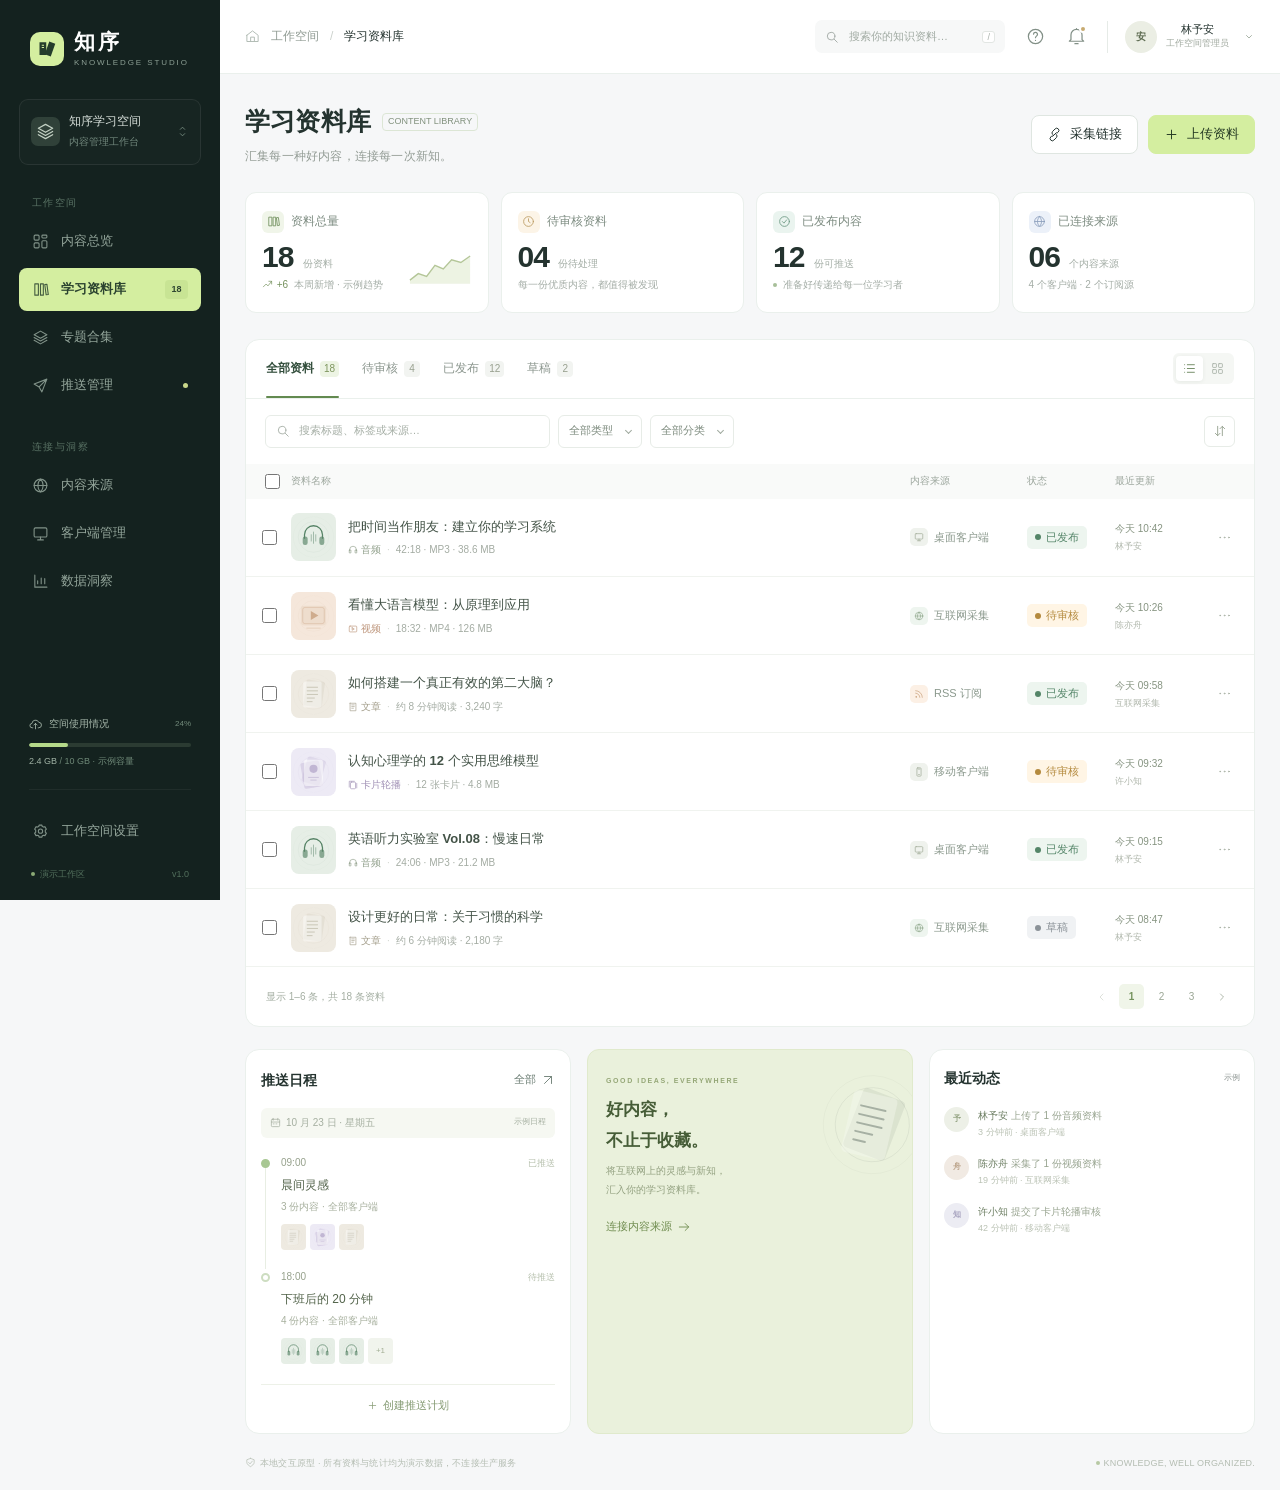
==== design/index.html @ c0142573 "采集、推送、管理" ====
<!DOCTYPE html>
<html lang="zh-CN">
<head>
<meta charset="UTF-8">
<meta name="viewport" content="width=device-width, initial-scale=1.0">
<meta name="theme-color" content="#14221f">
<meta name="description" content="知序学习内容管理平台 · 资料入库、审核、来源管理与内容推送交互原型">
<title>学习资料库 · 知序</title>
<style>
:root{--bg:#f6f7f8;--paper:#fff;--ink:#24332f;--muted:#8b9390;--line:#eaf0ec;--green:#2b6952;--lime:#d4eea0;--nav:#14221f;--nav-muted:#82968e;--radius:14px;--shadow:0 12px 36px #18372a0a;--font:"Inter","Segoe UI","PingFang SC","Microsoft YaHei",sans-serif}
*{box-sizing:border-box}body{margin:0;background:var(--bg);color:var(--ink);font:13px/1.6 var(--font);-webkit-font-smoothing:antialiased}button,input,select,textarea{font:inherit}button,a,input,select,textarea{-webkit-tap-highlight-color:transparent}button{cursor:pointer}button{color:inherit}button:disabled{cursor:not-allowed;opacity:.42}a{color:inherit;text-decoration:none}button,input,select,textarea{outline:none}button:focus-visible,a:focus-visible,input:focus-visible,select:focus-visible,textarea:focus-visible{outline:3px solid #88b977;outline-offset:3px}button{border:0;background:none}svg{display:block;flex-shrink:0}button svg{pointer-events:none}h1,h2,h3,p{margin:0}h1,h2,h3{font-weight:650}input[type=checkbox]{accent-color:var(--green);width:15px;height:15px;cursor:pointer;vertical-align:middle}input[type=checkbox]:focus-visible{outline-offset:2px}::selection{background:#d4eea0}::-webkit-scrollbar{width:6px;height:6px}::-webkit-scrollbar-thumb{background:#d2dcd6;border-radius:9px}.icon{width:19px;height:19px;display:inline-flex;align-items:center;justify-content:center;flex-shrink:0}.icon svg{width:100%;height:100%}.hide{display:none!important}.muted{color:var(--muted)}.small{font-size:11px}.mono{font-variant-numeric:tabular-nums}.dot{width:6px;height:6px;border-radius:50%;background:currentColor;display:inline-block;flex-shrink:0}.btn{display:inline-flex;align-items:center;justify-content:center;gap:8px;min-height:39px;padding:0 15px;border:1px solid #dfe6e1;border-radius:8px;background:white;font-size:12px;font-weight:550;white-space:nowrap;transition:background .16s,box-shadow .16s,transform .16s}.btn:hover{background:#f5f8f4;border-color:#c2d0c6}.btn:active{transform:translateY(1px)}.btn.primary{background:var(--lime);border-color:var(--lime);color:#263b24}.btn.primary:hover{background:#c5e48c;border-color:#c5e48c;box-shadow:0 3px 8px #9ac46524}.btn.dark{background:var(--green);border-color:var(--green);color:white}.btn.small-btn{min-height:32px;padding:0 11px;font-size:11px}.btn.danger{background:#fff0ed;color:#bd5b4f;border-color:#f3d7d1}.btn.ghost{border-color:transparent;background:transparent;padding:0 7px}.icon-btn{display:inline-flex;width:33px;height:33px;align-items:center;justify-content:center;border-radius:7px;color:#829087;flex-shrink:0}.icon-btn:hover{background:#edf2ed;color:var(--green)}.text-btn{display:inline-flex;align-items:center;gap:5px;color:#6b7d73;font-size:11px;padding:4px 0}.text-btn:hover{color:var(--green)}.text-btn .icon{width:14px;height:14px}.badge{display:inline-flex;align-items:center;gap:5px;padding:3px 8px;border-radius:5px;font-size:10px;line-height:1.5;white-space:nowrap}.badge.published,.badge.done{background:#edf5ef;color:#548568}.badge.pending,.badge.scheduled{background:#fff5e5;color:#b48a3e}.badge.draft{background:#f0f2f4;color:#8b9298}.badge.paused{background:#eef1f4;color:#7a8690}.tag{display:inline-flex;padding:3px 8px;background:#f3f5f3;border-radius:5px;color:#7b887f;font-size:10px}.avatar{display:inline-flex;align-items:center;justify-content:center;border-radius:50%;background:#e9eadf;color:#5e6c52;font-size:11px;font-weight:600;flex-shrink:0}.divider{height:1px;background:var(--line);margin:20px 0}.eyebrow{font-size:9px;letter-spacing:1.8px;color:#a3aca6;font-weight:600}.panel{background:var(--paper);border:1px solid var(--line);border-radius:var(--radius);box-shadow:0 2px 3px #12332301}.panel-title{display:flex;align-items:center;justify-content:space-between;gap:10px}.panel-title h2{font-size:13px;font-weight:650}.panel-title h2 .icon{vertical-align:-4px;margin-right:6px;width:16px;height:16px}.empty{text-align:center;padding:58px 20px;color:#87928b}.empty .empty-icon{width:62px;height:62px;background:#f2f5ed;border-radius:18px;display:flex;align-items:center;justify-content:center;margin:0 auto 14px;color:#9aaf8a}.empty .empty-icon .icon{width:29px;height:29px}.empty h3{color:#586b60;font-size:15px;margin-bottom:5px}.empty p{font-size:12px;margin-bottom:18px}
/* Navigation */
.sidebar{position:fixed;inset:0 auto 0 0;width:220px;z-index:60;background:var(--nav);color:white;display:flex;flex-direction:column;padding:30px 19px 19px}.brand{display:flex;align-items:center;gap:10px;padding-left:11px}.brand-logo{width:34px;height:34px;background:var(--lime);border-radius:10px;display:grid;place-items:center;flex-shrink:0}.brand-name{font-size:21px;line-height:1.1;font-weight:650;letter-spacing:3px}.brand-name small{display:block;letter-spacing:1.9px;font-size:7px;font-weight:450;color:#8c9f94;margin-top:6px}.workspace{margin:31px 0 25px;padding:12px 11px;border:1px solid #ffffff13;background:#ffffff04;border-radius:9px;display:flex;gap:9px;align-items:center;width:100%;text-align:left}.workspace:hover{background:#ffffff09}.workspace-avatar{width:29px;height:29px;border-radius:7px;background:#304139;color:#c3d1c4;display:grid;place-items:center}.workspace strong{display:block;font-size:11px;font-weight:500;color:#d7dfda}.workspace small{font-size:9px;color:#71877c}.workspace>.icon{margin-left:auto;width:13px;color:#7c9385}.nav-group-title{color:#597264;font-size:9px;letter-spacing:1.4px;padding:0 13px;margin:5px 0 9px}.nav-list{display:flex;flex-direction:column;gap:5px}.nav-item{width:100%;display:flex;align-items:center;gap:12px;min-height:43px;border-radius:8px;text-align:left;color:#94a69b;padding:0 13px;font-size:12px;transition:background .15s,color .15s}.nav-item:hover{background:#ffffff06;color:#d3e0d5}.nav-item.active{background:var(--lime);color:#2c4430;font-weight:600}.nav-item .icon{width:17px;height:17px;opacity:.85}.nav-item .nav-count{margin-left:auto;font-size:9px;line-height:19px;min-width:23px;text-align:center;border-radius:4px;background:#b5d27f5c}.nav-item .nav-indicator{margin-left:auto;width:5px;height:5px;border-radius:50%;background:#c9d78a}.nav-section-gap{height:27px}.sidebar-bottom{margin-top:auto;padding-top:32px}.storage{margin:0 10px 20px;padding:16px 0 20px;border-bottom:1px solid #ffffff0d}.storage-title{display:flex;align-items:center;gap:7px;color:#a7b8ab;font-size:10px}.storage-title .icon{width:13px;height:13px}.storage-title span:last-child{margin-left:auto;font-size:8px;color:#738c7c}.storage-line{height:4px;border-radius:5px;background:#2b3b32;margin:11px 0 7px;overflow:hidden}.storage-line:before{content:"";display:block;width:24%;height:100%;background:#b5d989;border-radius:5px}.storage-info{font-size:9px;color:#6e8877}.storage-info b{color:#a1b3a5;font-weight:400}.sidebar-foot{padding:14px 12px 0;color:#526f5c;font-size:9px;display:flex;align-items:center;gap:5px}.sidebar-foot .dot{width:4px;height:4px;background:#8baa75}.mobile-shade{display:none}
/* Shell and header */
.shell{margin-left:220px;min-width:0}.topbar{height:74px;position:sticky;top:0;z-index:30;display:flex;align-items:center;justify-content:space-between;padding:0 31px;border-bottom:1px solid var(--line);background:#ffffffed;backdrop-filter:blur(16px)}.breadcrumbs{display:flex;align-items:center;gap:11px;font-size:11px;white-space:nowrap}.breadcrumbs>.icon{color:#b1bbb4;width:15px;height:15px}.breadcrumbs .slash{color:#cbd1cc}.breadcrumbs .parent{color:#909b93}.topbar-right{display:flex;align-items:center;gap:14px}.global-search{display:flex;align-items:center;gap:8px;width:224px;border-radius:7px;padding:7px 10px;background:#f7f8f8;color:#a0a8a3}.global-search .icon{width:14px;height:14px}.global-search input{width:100%;border:0;background:transparent;min-width:0;font-size:10px;color:#506457}.global-search input::placeholder{color:#a0aaa2}.kbd{font:9px var(--font);border:1px solid #e2e6e3;border-radius:3px;padding:0 4px;white-space:nowrap;background:#fff;color:#a7afa9}.top-tools{display:flex;align-items:center;gap:8px}.notification{position:relative}.notification:after{position:absolute;content:"";width:4px;height:4px;border:2px solid white;background:#c7aa70;border-radius:50%;top:5px;right:6px}.notification.read:after{display:none}.user-button{display:flex;align-items:center;gap:9px;padding:0 0 0 17px;border-left:1px solid #e6ebe7}.user-button .avatar{width:32px;height:32px;background:#ebeee4;font-size:10px}.user-button strong{display:block;font-size:10px;line-height:1.4;font-weight:550}.user-button small{display:block;font-size:8px;color:#a0a99f;line-height:1.5;text-align:left}.user-button>.icon{width:12px;color:#91a08f;margin-left:5px}.mobile-menu{display:none}.main{max-width:1620px;padding:29px 31px 20px;margin:auto}.page-heading{display:flex;align-items:center;justify-content:space-between;gap:24px;margin-bottom:26px}.title-line{display:flex;align-items:center;gap:11px;margin-bottom:6px}h1{font-size:25px;line-height:1.5;letter-spacing:.2px}.title-chip{font-size:9px;color:#81917d;border:1px solid #dce6d5;border-radius:4px;padding:1px 5px;line-height:1.5;font-weight:400}.page-subtitle{color:#939c95;font-size:11px;letter-spacing:.2px}.heading-actions{display:flex;gap:10px;align-items:center}.heading-actions .icon{width:15px;height:15px}.stats-grid{display:grid;grid-template-columns:repeat(4,minmax(0,1fr));gap:16px;margin-bottom:26px}.stat{padding:18px 19px 15px;background:white;border:1px solid var(--line);border-radius:11px;position:relative;overflow:hidden;min-height:121px}.stat-label{display:flex;align-items:center;gap:7px;color:#7d8c81;font-size:10px}.stat-label .stat-icon{display:grid;place-items:center;width:22px;height:22px;border-radius:6px;background:#f0f5e9;color:#71905e}.stat:nth-child(2) .stat-icon{background:#fcf4e7;color:#bb9b62}.stat:nth-child(3) .stat-icon{background:#eaf4ef;color:#6b9782}.stat:nth-child(4) .stat-icon{background:#ecf1f9;color:#8b9ebc}.stat-icon .icon{width:13px;height:13px}.stat-value{display:flex;align-items:baseline;gap:9px;margin:7px 0 3px}.stat-value strong{font-size:30px;font-weight:600;line-height:1.15;letter-spacing:-.9px;font-variant-numeric:tabular-nums}.stat-value .unit{font-size:9px;color:#a3ada5}.stat-note{display:flex;align-items:center;gap:6px;color:#a4ada6;font-size:9px}.stat-note .increase{color:#75915d;font-size:9px}.stat-note .increase .icon{width:11px;height:11px;vertical-align:-2px;display:inline-flex;margin-right:1px}.sparkline{position:absolute;right:16px;bottom:28px;width:63px;height:30px;opacity:.85}.workspace-grid{display:grid;grid-template-columns:minmax(0,1fr) 252px;gap:22px;align-items:start}.library-panel{min-width:0;overflow:hidden}.library-panel-top{display:flex;align-items:center;justify-content:space-between;padding:0 20px;border-bottom:1px solid var(--line);gap:10px}.library-tabs{display:flex;gap:23px;align-items:center;overflow:auto}.library-tab{height:58px;position:relative;display:flex;align-items:center;gap:6px;white-space:nowrap;font-size:11px;color:#8b968e;padding:0}.library-tab.active{color:#344f3d;font-weight:600}.library-tab.active:after{content:"";height:2px;background:#638a50;position:absolute;bottom:0;left:0;right:0;border-radius:2px}.tab-num{font-size:9px;min-width:16px;padding:0 4px;border-radius:4px;background:#f2f4f1;line-height:16px;color:#98a08f;font-weight:400}.active .tab-num{background:#edf4e4;color:#7c945c}.view-toggle{display:flex;padding:3px;border-radius:6px;background:#f5f7f4;gap:1px;flex-shrink:0}.view-toggle button{width:27px;height:25px;display:grid;place-items:center;border-radius:4px;color:#a7b0a6}.view-toggle button.active{background:white;color:#5e7c50;box-shadow:0 1px 4px #132a1710}.view-toggle .icon{width:13px;height:13px}.filter-toolbar{display:flex;align-items:center;gap:8px;padding:16px 19px}.search-field{display:flex;align-items:center;gap:7px;padding:0 10px;border:1px solid #e7ece7;border-radius:6px;height:33px;min-width:100px;flex:1;max-width:285px;color:#a6afa6}.search-field .icon{width:14px;height:14px}.search-field input{width:100%;border:0;background:transparent;font-size:10px;color:#5b6d5d;min-width:0}.search-field input::placeholder{color:#a6afa6}.select-wrap{position:relative;display:flex;align-items:center}.select-wrap:after{content:"";position:absolute;right:11px;top:13px;width:4px;height:4px;border-right:1px solid #9fa99e;border-bottom:1px solid #9fa99e;transform:rotate(45deg);pointer-events:none}.filter-select{appearance:none;background:white;height:33px;max-width:110px;border:1px solid #e7ece7;padding:0 28px 0 10px;color:#7d8b7e;border-radius:6px;font-size:10px;cursor:pointer}.sort-button{display:flex;align-items:center;justify-content:center;width:31px;height:31px;border:1px solid #e7ece7;border-radius:6px;color:#95a18e;margin-left:auto}.sort-button .icon{width:14px;height:14px}.selection-bar{display:flex;align-items:center;gap:10px;min-height:43px;padding:8px 19px;background:#f2f7eb;color:#71865f;font-size:10px}.selection-bar .selection-number{font-weight:600;margin-right:auto}.selection-bar button{font-size:10px;color:#517240;display:flex;gap:4px;align-items:center;padding:3px}.selection-bar button .icon{width:12px;height:12px}.selection-bar button.remove{color:#bb7e70}.table-scroll{overflow-x:auto}.materials-table{width:100%;border-collapse:collapse;table-layout:fixed}.materials-table thead{background:#f9faf9;color:#9ca69d;font-size:9px}.materials-table th{font-weight:400;height:35px;text-align:left}.materials-table th:first-child,.materials-table td:first-child{width:44px;text-align:center;padding-left:9px}.materials-table th:nth-child(3){width:117px}.materials-table th:nth-child(4){width:88px}.materials-table th:nth-child(5){width:96px}.materials-table th:last-child{width:44px}.materials-table td{height:78px;border-bottom:1px solid #f0f3ef;font-size:10px;padding-right:8px}.materials-table tbody tr{cursor:pointer;transition:background .12s}.materials-table tbody tr:hover{background:#fafcf8}.materials-table tbody tr.selected{background:#f6faef}.material-info{display:flex;align-items:center;gap:12px;min-width:0;padding-right:12px}.cover{position:relative;flex-shrink:0;border-radius:8px;overflow:hidden;width:45px;height:48px;display:grid;place-items:center}.cover.audio{background:#e6eee6;color:#568366}.cover.video{background:#f5e7db;color:#bf926c}.cover.article{background:#eeeae1;color:#a09b83}.cover.carousel{background:#edeaf5;color:#9a87b7}.cover svg{position:relative;z-index:1;width:100%;height:100%}.material-text{min-width:0}.material-name{font-size:11px;font-weight:550;color:#435347;white-space:nowrap;overflow:hidden;text-overflow:ellipsis;margin-bottom:5px}.material-meta{display:flex;align-items:center;gap:6px;white-space:nowrap;overflow:hidden;font-size:9px;color:#a4aca3}.type-label{display:flex;align-items:center;gap:3px;color:#92a18d}.type-label .icon{width:10px;height:10px}.type-label.video{color:#bd957b}.type-label.article{color:#a39e8b}.type-label.carousel{color:#a191b5}.meta-dot{color:#d2d7d0}.source-cell{display:flex;align-items:center;gap:6px;color:#8b998d;font-size:9px}.source-cell .source-icon{display:grid;place-items:center;width:18px;height:18px;background:#eff2ed;border-radius:5px;color:#9ba591}.source-cell.rss .source-icon{background:#fcf0e5;color:#c69a74}.source-cell.web .source-icon{background:#eef5ef;color:#8da68a}.source-cell .icon{width:10px;height:10px}.date-cell{color:#869481;font-size:9px;line-height:1.8}.date-cell small{display:block;color:#b0b7ac;font-size:8px}.row-more{width:26px;height:27px;display:grid;place-items:center;border-radius:5px;color:#abb3a7}.row-more:hover{background:#eaf0e5;color:#658153}.row-more .icon{width:15px;height:15px}.pagination{display:flex;align-items:center;justify-content:space-between;padding:17px 20px;font-size:9px;color:#a4aea2;gap:8px}.page-buttons{display:flex;align-items:center;gap:5px}.page-buttons button{display:grid;place-items:center;min-width:25px;height:25px;border-radius:5px;color:#99a593;font-size:10px}.page-buttons button.active{background:#f0f5e9;color:#74925d;font-weight:600}.page-buttons button:not(:disabled):hover{background:#f0f5e9}.page-buttons .icon{width:12px;height:12px}.right-rail{display:flex;flex-direction:column;gap:18px}.schedule-widget{padding:18px 17px 16px}.schedule-widget .panel-title{margin-bottom:15px}.panel-title .calendar-label{font-size:9px;color:#abb3a7}.schedule-date{display:flex;justify-content:space-between;align-items:center;font-size:9px;color:#a5afa0;background:#f6f8f2;border-radius:6px;padding:7px 9px;margin-bottom:17px}.schedule-date .icon{width:11px;height:11px}.schedule-date span{display:flex;align-items:center;gap:5px}.timeline{position:relative}.schedule-entry{position:relative;display:flex;gap:11px;padding-bottom:19px}.schedule-entry:last-child{padding-bottom:3px}.schedule-entry:not(:last-child):before{content:"";position:absolute;top:11px;bottom:0;left:4px;width:1px;background:#e8eee3}.schedule-dot{width:9px;height:9px;border:2px solid #cdddc1;background:white;border-radius:50%;margin-top:4px;flex-shrink:0;position:relative}.schedule-entry.done .schedule-dot{border-color:#a8c793;background:#a8c793}.schedule-entry-body{flex:1;min-width:0}.schedule-time{display:flex;align-items:center;justify-content:space-between;color:#96a18c;font-size:9px;margin-bottom:5px}.schedule-time .mini-state{font-size:8px;color:#b6c0ad}.schedule-entry h3{font-size:11px;font-weight:500;margin-bottom:4px;color:#52634a}.schedule-entry p{font-size:9px;color:#a7b09e}.schedule-entry .mini-covers{display:flex;margin-top:9px;gap:4px;align-items:center}.mini-covers .cover{width:25px;height:26px;border-radius:4px}.mini-covers .more-count{width:25px;height:26px;background:#f1f4ed;color:#a2ae94;border-radius:4px;font-size:8px;display:grid;place-items:center}.schedule-footer{display:flex;align-items:center;justify-content:center;border-top:1px solid #edf1e8;margin-top:17px;padding-top:12px;width:100%;color:#849a72;font-size:10px;gap:5px}.schedule-footer .icon{width:11px;height:11px}.collect-card{position:relative;overflow:hidden;background:#eaf1dc;border:1px solid #e0eacc;border-radius:12px;padding:19px 18px 15px;min-height:188px}.collect-card .eyebrow{color:#95a777;font-size:7px;letter-spacing:1.6px}.collect-card h3{font-size:17px;line-height:1.8;font-weight:600;margin:5px 0;color:#465d37;position:relative;z-index:1}.collect-card p{font-size:9px;color:#93a180;line-height:1.9;max-width:160px;position:relative;z-index:1}.collect-card .text-btn{color:#708d50;margin-top:15px;font-size:10px}.collect-art{position:absolute;right:-13px;top:20px;width:109px;height:125px;opacity:.55;transform:rotate(13deg)}.activity-panel{padding:17px 17px 16px}.activity-panel .panel-title{margin-bottom:17px}.activity-list{display:flex;flex-direction:column;gap:16px}.activity-item{display:flex;align-items:flex-start;gap:9px}.activity-item .avatar{width:25px;height:25px;font-size:8px;background:#edf0e7;color:#94a382}.activity-item:nth-child(2) .avatar{background:#f1eae3;color:#bba38a}.activity-item:nth-child(3) .avatar{background:#ececf3;color:#a6a2be}.activity-item p{font-size:9px;color:#99a591;line-height:1.8}.activity-item p b{color:#6c7e62;font-weight:500}.activity-item time{display:block;font-size:8px;color:#bac2b4}.page-foot{display:flex;align-items:center;justify-content:space-between;gap:10px;margin-top:22px;font-size:8px;color:#b4bdb2;letter-spacing:.2px}.page-foot span{display:flex;align-items:center;gap:4px}.page-foot .icon{width:11px;height:11px}.page-foot .dot{width:4px;height:4px;background:#b7c9a4}.material-grid{display:grid;grid-template-columns:repeat(3,minmax(0,1fr));gap:15px;padding:0 19px 5px}.material-card{position:relative;border:1px solid #edf0e9;border-radius:9px;overflow:hidden;cursor:pointer;transition:box-shadow .2s,border .2s}.material-card:hover{box-shadow:0 6px 15px #26362a09;border-color:#becfa8}.material-card .cover{width:100%;height:128px;border-radius:0}.material-card .cover svg{width:150px;height:150px}.material-card .card-body{padding:13px}.material-card .material-name{white-space:normal;line-height:1.8;height:39px;display:-webkit-box;-webkit-line-clamp:2;-webkit-box-orient:vertical;margin-bottom:8px}.card-bottom{display:flex;align-items:center;justify-content:space-between;margin-top:14px;gap:6px}.card-selection{position:absolute;top:10px;left:10px;z-index:3}.card-corner{position:absolute;right:10px;top:10px;z-index:2}.card-corner .badge{background:#ffffffdc}.card-label{position:absolute;bottom:10px;right:10px;font-size:8px;background:#ffffff9c;border-radius:4px;padding:2px 5px;color:#788271}.card-bottom .source-cell{font-size:8px}.material-card .row-more{width:20px;height:22px}
/* Secondary pages */
.secondary-grid{display:grid;grid-template-columns:repeat(3,minmax(0,1fr));gap:20px}.source-card{padding:22px}.source-card-head{display:flex;justify-content:space-between;align-items:center;margin-bottom:20px}.source-large-icon{display:grid;place-items:center;width:43px;height:43px;border-radius:12px;background:#edf3e7;color:#8aa273}.source-large-icon.rss{background:#fbefe4;color:#c79569}.source-large-icon.web{background:#e9f0f7;color:#88a2bb}.source-card h3{font-size:14px;margin-bottom:7px}.source-desc{color:#9aa597;font-size:11px;min-height:36px;line-height:1.9}.source-stats{display:flex;gap:30px;margin:22px 0}.source-stats strong{display:block;font-size:23px;font-weight:550}.source-stats small{font-size:9px;color:#a2ad9c}.source-foot{border-top:1px solid var(--line);padding-top:15px;display:flex;align-items:center;justify-content:space-between;color:#9da993;font-size:9px}.switch{width:31px;height:18px;border-radius:12px;background:#dce2d6;position:relative;transition:background .2s;flex-shrink:0}.switch:after{content:"";position:absolute;width:12px;height:12px;left:3px;top:3px;border-radius:50%;background:white;transition:transform .2s;box-shadow:0 1px 3px #20331a19}.switch.on{background:#90ad70}.switch.on:after{transform:translateX(13px)}.add-source-card{border:1px dashed #d2ddc7;border-radius:14px;background:#f3f6ed;display:flex;align-items:center;justify-content:center;flex-direction:column;min-height:266px;color:#91a47b;gap:10px}.add-source-card>.icon{width:30px;height:30px}.add-source-card strong{font-size:13px;font-weight:500}.add-source-card small{font-size:10px;color:#a9b69a}.section-banner{display:flex;align-items:center;gap:12px;background:#edf4e6;border:1px solid #e1ebd6;border-radius:10px;padding:15px 18px;margin-bottom:23px;color:#8a9f72;font-size:11px}.section-banner .icon{width:18px;height:18px}.section-banner b{font-weight:550;color:#6d8755}.section-banner .text-btn{margin-left:auto;white-space:nowrap}.push-list{display:flex;flex-direction:column;gap:15px}.push-card{padding:23px;display:flex;align-items:center;gap:24px}.push-date{width:67px;min-width:67px;text-align:center;padding-right:23px;border-right:1px solid var(--line)}.push-date small{font-size:9px;color:#a3b095}.push-date strong{display:block;font-size:21px;line-height:1.8;font-weight:550;color:#738c5d}.push-body{flex:1;min-width:0}.push-body h3{font-size:14px;display:flex;align-items:center;gap:10px;margin-bottom:7px}.push-body p{font-size:10px;color:#9da994}.push-thumbs{display:flex;gap:6px;margin-top:13px}.push-thumbs .cover{width:31px;height:33px;border-radius:5px}.push-actions{display:flex;align-items:center;gap:8px}.collection-card{padding:0;overflow:hidden;cursor:pointer;text-align:left}.collection-art{height:162px;position:relative;overflow:hidden;background:#e9efdf;padding:23px}.collection-art.purple{background:#e9e6f0}.collection-art.blue{background:#e0e9eb}.collection-art .eyebrow{color:#8b9c72;font-size:8px;position:relative;z-index:2}.collection-art h3{font-size:22px;line-height:1.65;color:#5c714b;margin-top:9px;position:relative;z-index:2}.collection-art.purple h3{color:#8d7ba3}.collection-art.blue h3{color:#738f94}.collection-art .floating-art{position:absolute;width:150px;height:160px;right:-10px;bottom:-27px;opacity:.55;transform:rotate(-15deg)}.collection-body{padding:20px}.collection-body h3{font-size:13px;margin-bottom:7px}.collection-body p{font-size:10px;color:#9ba591}.collection-body footer{display:flex;justify-content:space-between;font-size:10px;color:#91a17f;margin-top:20px}.overview-hero{background:#263e30;border-radius:14px;padding:29px 32px;color:#e3eadc;position:relative;overflow:hidden;margin-bottom:24px}.overview-hero h2{font-size:25px;font-weight:500;margin-bottom:11px}.overview-hero p{font-size:11px;color:#9ab08c;max-width:65%;margin-bottom:24px;line-height:1.9}.overview-hero>.hero-art{position:absolute;right:25px;bottom:-40px;width:245px;height:245px;opacity:.6;transform:rotate(-10deg)}.overview-hero .btn{position:relative;z-index:1}.overview-panels{display:grid;grid-template-columns:1.6fr 1fr;gap:22px}.chart-panel{padding:23px;min-width:0}.chart-legend{display:flex;gap:13px;font-size:9px;color:#98a88a}.chart-legend span{display:flex;align-items:center;gap:5px}.chart-legend .dot{background:#a2b98a}.chart-legend span:last-child .dot{background:#d6dfcc}.bar-chart{height:220px;display:flex;align-items:stretch;gap:17px;padding:20px 10px 0 30px;position:relative;margin-top:20px;background:repeating-linear-gradient(to top,transparent 0px,transparent 43px,#f0f3ec 43px,#f0f3ec 44px);border-bottom:1px solid #edf1e9}.bar-group{display:flex;align-items:flex-end;justify-content:center;flex:1;gap:5px;position:relative;padding-bottom:0}.bar-group .bar{width:16px;max-width:35%;border-radius:4px 4px 0 0;background:#a5bd8c;min-height:10px}.bar-group .bar.light{background:#dce5d2}.bar-group .bar-label{position:absolute;bottom:-24px;font-size:9px;color:#a6b198;white-space:nowrap}.chart-caption{font-size:9px;color:#a3b099;margin-top:43px}.format-breakdown{display:flex;flex-direction:column;gap:19px;margin-top:25px}.format-row{display:flex;align-items:center;gap:10px}.format-row .source-large-icon{width:32px;height:32px;border-radius:8px}.format-row .source-large-icon .icon{width:15px;height:15px}.format-progress{flex:1}.format-progress div{display:flex;justify-content:space-between;font-size:10px;color:#819172;margin-bottom:7px}.format-progress .progress-track{height:5px;background:#f0f3eb;border-radius:9px;overflow:hidden}.format-progress .progress-track span{display:block;height:100%;background:#b4c89e;border-radius:9px}.recent-panel{margin-top:22px;padding:23px}.recent-row{display:flex;align-items:center;gap:12px;border-bottom:1px solid var(--line);padding:15px 0}.recent-row:last-child{border-bottom:0;padding-bottom:0}.recent-row .cover{width:37px;height:40px;border-radius:6px}.recent-row .material-text{flex:1}.client-list{overflow:hidden}.client-row{display:flex;align-items:center;gap:17px;padding:23px;border-bottom:1px solid var(--line)}.client-row:last-child{border:0}.client-row .source-large-icon{background:#eef2e9;color:#8ba173}.client-row-body{flex:1}.client-row h3{font-size:13px;margin-bottom:4px}.client-row p{color:#a1ad96;font-size:10px}.client-row .client-sync{width:145px;font-size:10px;color:#91a17e}.client-row .client-sync span{display:block;font-size:9px;color:#b0bba5;margin-top:3px}
/* Dialogs, drawer, and contextual controls */
.overlay{position:fixed;inset:0;z-index:100;background:#10291c3d;backdrop-filter:blur(3px);display:flex;align-items:center;justify-content:center;padding:25px;animation:fade-in .16s ease}.dialog{width:570px;max-width:100%;max-height:calc(100dvh - 50px);background:white;border-radius:17px;box-shadow:0 30px 100px #0f271c30;overflow:auto;position:relative;animation:dialog-in .18s ease}.dialog.wide{width:650px}.dialog.compact{width:420px}.dialog-header{padding:24px 26px 17px;display:flex;align-items:flex-start;justify-content:space-between;gap:16px}.dialog-heading{display:flex;align-items:center;gap:12px}.dialog-heading .dialog-icon{background:#f0f5e7;color:#859f6a;width:38px;height:38px;border-radius:11px;display:grid;place-items:center}.dialog-heading h2{font-size:17px;font-weight:600;margin-bottom:2px}.dialog-heading p{color:#a1ad97;font-size:10px}.dialog-body{padding:7px 26px 24px}.dialog-footer{display:flex;align-items:center;justify-content:flex-end;gap:9px;border-top:1px solid var(--line);padding:17px 26px;background:#fbfcf9;border-radius:0 0 17px 17px}.field{margin-bottom:16px}.field label{display:flex;align-items:center;gap:5px;font-size:11px;color:#78896b;margin-bottom:7px}.field label .required{color:#bc8e73}.field input:not([type=checkbox]):not([type=radio]),.field select,.field textarea{display:block;min-width:0;width:100%;border:1px solid #e1e8db;border-radius:7px;background:#fff;padding:10px 11px;font-size:11px;color:#566a48;line-height:1.6}.field input::placeholder,.field textarea::placeholder{color:#b2bda7}.field textarea{resize:vertical;min-height:96px}.field-note{font-size:9px;color:#aab69d;margin-top:6px;line-height:1.9}.field-grid{display:grid;grid-template-columns:1fr 1fr;gap:15px}.field-grid .field{min-width:0}.radio-row{display:flex;gap:18px;font-size:11px;color:#8a9a7c}.radio-row label{display:flex;align-items:center;gap:6px;cursor:pointer;margin:0}.radio-row input{accent-color:#79965b}.dropzone{border:1px dashed #cbd9bc;border-radius:10px;display:flex;flex-direction:column;align-items:center;justify-content:center;text-align:center;padding:23px 15px;background:#f8faf5;cursor:pointer;margin-bottom:18px}.dropzone.dragging{background:#edf5df;border-color:#92af70}.dropzone .upload-symbol{display:grid;place-items:center;width:40px;height:40px;background:#eaf1df;color:#95ad79;border-radius:12px;margin-bottom:10px}.dropzone strong{font-size:11px;color:#8fa476;font-weight:500}.dropzone strong b{color:#6d8e51;font-weight:600}.dropzone small{font-size:9px;color:#b0bca1;display:block;margin-top:5px}.dropzone input{position:absolute;width:1px;height:1px;opacity:0;pointer-events:none}.file-preview{font-size:10px;color:#78935b;line-height:1.9;overflow-wrap:anywhere;margin-top:7px}.info-box{background:#f6f8f1;border:1px solid #edf1e5;border-radius:8px;color:#98a887;font-size:10px;line-height:1.9;padding:11px 13px;display:flex;gap:8px}.info-box .icon{width:14px;height:14px;margin-top:2px}.info-box span{flex:1}.form-error{margin-top:10px;padding:9px 11px;border-radius:6px;background:#fdf0eb;color:#bf8a74;font-size:10px}.toast-stack{position:fixed;bottom:25px;left:calc(50% + 100px);transform:translateX(-50%);z-index:300;display:flex;flex-direction:column;align-items:center;gap:8px;max-width:90vw;pointer-events:none}.toast{display:flex;align-items:center;gap:9px;background:#294232;color:#e5eddf;border:1px solid #455e3d;padding:11px 18px;border-radius:9px;font-size:11px;box-shadow:0 5px 25px #243d2526;animation:toast-in .2s ease;text-align:center}.toast .icon{width:15px;height:15px;color:#bcd89a}.context-menu{position:fixed;z-index:90;width:162px;background:white;border:1px solid #e5ebde;border-radius:9px;padding:6px;box-shadow:0 10px 35px #19351616;animation:fade-in .12s}.context-menu button{width:100%;text-align:left;display:flex;align-items:center;gap:8px;font-size:11px;color:#7d906b;padding:8px;border-radius:5px}.context-menu button:hover{background:#f1f6e9}.context-menu button .icon{width:14px;height:14px}.context-menu button.danger{color:#ba8d7a;border-top:1px solid #f1f3ed;border-radius:0;margin-top:4px;padding-top:10px}.drawer-overlay{justify-content:flex-end;padding:0;align-items:stretch;z-index:95;backdrop-filter:blur(2px)}.drawer{width:570px;max-width:100%;height:100dvh;display:flex;flex-direction:column;overflow:hidden;background:white;box-shadow:-20px 0 60px #1d34171a;animation:drawer-in .22s ease}.drawer-head{display:flex;align-items:center;justify-content:space-between;padding:19px 26px;border-bottom:1px solid var(--line);font-size:11px;color:#9cac8a}.drawer-head span{display:flex;align-items:center;gap:6px}.drawer-head .icon{width:15px;height:15px}.drawer-scroll{flex:1;overflow:auto;padding:25px 29px}.drawer-cover{height:155px;width:100%;position:relative;display:flex;align-items:center;justify-content:center;border-radius:12px;overflow:hidden;margin-bottom:23px}.drawer-cover svg{height:200px;width:200px}.drawer-cover.audio{background:#e7eee0;color:#91a478}.drawer-cover.video{background:#f2e7db;color:#b8a183}.drawer-cover.article{background:#eeeadd;color:#a69f85}.drawer-cover.carousel{background:#ede8f3;color:#b09bbb}.drawer-cover .cover-caption{position:absolute;bottom:14px;left:16px;font-size:8px;letter-spacing:2px;opacity:.7}.drawer-title{font-size:21px;line-height:1.7;margin:13px 0}.drawer-tags{display:flex;align-items:center;gap:7px;flex-wrap:wrap;margin-bottom:16px}.drawer-desc{color:#97a38b;font-size:11px;line-height:2}.detail-tabs{display:flex;gap:26px;border-bottom:1px solid var(--line);margin-top:24px}.detail-tabs button{font-size:11px;color:#a5b095;padding:13px 0;position:relative}.detail-tabs button.active{color:#65814e}.detail-tabs button.active:after{content:"";position:absolute;bottom:0;left:0;right:0;height:2px;background:#98b57a}.detail-content{padding-top:23px;font-size:11px;color:#8b9c7c;line-height:2.1}.detail-content h3{font-size:13px;color:#6d845c;margin:16px 0 9px}.detail-content h3:first-child{margin-top:0}.detail-content p{margin-bottom:13px}.detail-content ul{padding-left:18px}.detail-keyvalues{display:grid;grid-template-columns:80px 1fr;row-gap:13px;font-size:11px}.detail-keyvalues dt{color:#a3b094}.detail-keyvalues dd{margin:0;overflow-wrap:anywhere;color:#788f66}.drawer-footer{padding:17px 26px;border-top:1px solid var(--line);display:flex;align-items:center;justify-content:flex-end;gap:8px;background:#fcfdf9}.drawer-footer .btn:first-child{margin-right:auto}.preview-wave{display:flex;align-items:center;gap:15px;border:1px solid #e5ecdb;border-radius:10px;padding:18px;margin-bottom:15px}.play-circle{width:36px;height:36px;border-radius:50%;background:#dbe9ca;display:grid;place-items:center;color:#78955e}.play-circle .icon{width:15px;height:15px}.wave-bars{display:flex;align-items:center;justify-content:space-between;height:32px;flex:1;gap:3px}.wave-bars i{display:block;width:3px;background:#b3c79a;border-radius:2px}.preview-time{font-size:9px;color:#a4b18f}.native-player{width:100%;margin:10px 0 15px;border-radius:9px}.carousel-preview{border-radius:12px;overflow:hidden;background:#edeaf2;min-height:230px;padding:25px;color:#9b89ac;display:flex;flex-direction:column}.carousel-preview small{font-size:8px;letter-spacing:2px;opacity:.7}.carousel-preview h3{font-size:24px;color:#92809f;margin:25px 0 12px;line-height:1.6}.carousel-preview p{font-size:11px;max-width:85%;color:#a494b2}.carousel-controls{display:flex;align-items:center;justify-content:space-between;margin-top:12px}.carousel-dots{display:flex;gap:5px}.carousel-dots i{width:5px;height:5px;background:#d5ccdf;border-radius:50%}.carousel-dots i.active{width:16px;border-radius:5px;background:#b3a1c3}.checklist{max-height:220px;overflow:auto;border:1px solid #e5ecdd;border-radius:8px}.checklist-label{padding:11px 12px;display:flex!important;gap:9px!important;align-items:center;border-bottom:1px solid #f0f3e9;font-size:10px!important;color:#8b9e79!important;margin:0!important;cursor:pointer}.checklist-label:last-child{border-bottom:0}.checklist-label .cover{width:26px;height:28px;border-radius:4px}.checklist-label span{overflow:hidden;text-overflow:ellipsis;white-space:nowrap}.setting-row{display:flex;align-items:center;justify-content:space-between;gap:20px;padding:15px 0;border-bottom:1px solid var(--line)}.setting-row h3{font-size:12px;color:#789164;font-weight:500}.setting-row p{font-size:10px;color:#a9b598;margin-top:3px}.guide-grid{display:grid;grid-template-columns:1fr 1fr;gap:12px;margin-bottom:20px}.guide-item{padding:16px;background:#f6f9ef;border-radius:9px;color:#849c6a;font-size:11px}.guide-item .icon{margin-bottom:10px}.guide-item h3{font-size:12px;margin-bottom:6px}.guide-item p{font-size:10px;color:#a5b494}.notification-item{padding:13px 0;border-bottom:1px solid var(--line);display:flex;gap:11px;color:#98aa86;font-size:11px}.notification-item .source-large-icon{width:32px;height:32px;border-radius:8px}.notification-item .source-large-icon .icon{width:15px;height:15px}.notification-item strong{color:#778f64;font-size:11px;font-weight:500}.notification-item time{display:block;font-size:9px;color:#b0bca0;margin-top:4px}.compact-table .materials-table td{height:62px}.compact-table .cover{height:39px;width:37px}
@keyframes fade-in{from{opacity:0}to{opacity:1}}@keyframes dialog-in{from{opacity:0;transform:translateY(8px) scale(.99)}to{opacity:1;transform:none}}@keyframes drawer-in{from{transform:translateX(30px);opacity:.5}to{transform:none;opacity:1}}@keyframes toast-in{from{opacity:0;transform:translateY(8px)}to{opacity:1;transform:none}}
@media(min-width:1650px){.sidebar{width:238px;padding-left:23px;padding-right:23px}.shell{margin-left:238px}.main{padding:33px 38px 24px}.topbar{padding:0 38px}.workspace-grid{grid-template-columns:minmax(0,1fr) 282px;gap:24px}.materials-table td{height:85px}.materials-table th:nth-child(3){width:135px}.materials-table th:nth-child(5){width:112px}.stat{min-height:130px}.library-tabs{gap:30px}.material-name{font-size:12px}.schedule-widget{padding:22px}.activity-panel{padding:21px}.collect-card{padding:22px}}
@media(max-width:1300px){.workspace-grid{grid-template-columns:minmax(0,1fr)}.right-rail{display:grid;grid-template-columns:1fr 1fr 1fr;align-items:stretch;gap:16px}.activity-panel{padding:17px 14px}.schedule-widget{padding:17px 15px}.collect-card{min-height:235px}.collect-card h3{font-size:17px}.secondary-grid{grid-template-columns:repeat(2,minmax(0,1fr))}.global-search{width:190px}.stats-grid{gap:12px}.stat{padding-left:16px}.main{padding-left:25px;padding-right:25px}.topbar{padding:0 25px}}
@media(max-width:1050px) and (min-width:701px){.sidebar{width:76px;padding:29px 11px 20px}.brand{padding:0;justify-content:center}.brand-name,.workspace,.nav-group-title,.nav-item>.nav-label,.nav-count,.nav-indicator,.storage,.sidebar-foot{display:none!important}.nav-list{gap:12px}.nav-list:first-of-type{margin-top:41px}.nav-item{justify-content:center;padding:0;min-height:45px}.nav-item .icon{width:19px;height:19px}.nav-section-gap{height:29px}.shell{margin-left:76px}.sidebar-bottom{padding:0}.toast-stack{left:calc(50% + 38px)}}
@media(max-width:900px){.topbar-right{gap:7px}.global-search{width:175px}.top-tools{gap:0}.user-button{padding-left:10px}.user-button strong,.user-button small,.user-button>.icon{display:none}.stats-grid{gap:10px}.stat{padding:15px 12px;min-height:115px}.sparkline{width:45px;right:10px;bottom:33px}.stat-note{font-size:8px}.right-rail{grid-template-columns:1fr 1fr}.activity-panel{display:none}.overview-panels{grid-template-columns:1.4fr 1fr;gap:16px}.bar-chart{gap:8px;padding-left:10px}.overview-hero h2{font-size:22px}.main{padding-left:21px;padding-right:21px}.materials-table th:nth-child(3){width:110px}.materials-table th:nth-child(5){width:89px}.materials-table th:nth-child(4){width:80px}.push-card{gap:16px;padding:18px}.push-actions{flex-direction:column}.push-actions .btn{min-height:30px;padding:0 9px;font-size:10px}.breadcrumbs{font-size:10px;gap:8px}}
@media(max-width:700px){.sidebar{transform:translateX(-100%);transition:transform .2s;width:220px}.mobile-open .sidebar{transform:translateX(0)}.mobile-open .mobile-shade{display:block;position:fixed;inset:0;background:#0c281854;z-index:59}.shell{margin-left:0}.topbar{height:61px;padding:0 16px;gap:8px}.mobile-menu{display:inline-flex;margin-right:5px;color:#7c9271;width:27px}.breadcrumbs{gap:8px;flex:1}.breadcrumbs>.icon,.breadcrumbs .parent,.breadcrumbs .slash{display:none}.topbar-right{gap:5px}.global-search{display:none}.top-tools{gap:1px}.top-tools .icon-btn:first-child{display:none}.user-button{padding-left:9px}.user-button .avatar{width:28px;height:28px}.main{padding:23px 16px 17px}.page-heading{align-items:flex-start;gap:15px;flex-direction:column;margin-bottom:20px}.heading-actions{width:100%;gap:9px}.heading-actions .btn{flex:1;font-size:11px;min-height:37px}.title-line{margin-bottom:4px}h1{font-size:24px}.page-subtitle{font-size:10px}.stats-grid{grid-template-columns:1fr 1fr;gap:10px;margin-bottom:20px}.stat{min-height:115px;padding:14px}.stat-value strong{font-size:29px}.stat-label{font-size:10px}.stat-note{font-size:9px}.sparkline{width:54px;bottom:29px}.workspace-grid{gap:19px}.library-panel-top{padding:0 14px;gap:6px}.library-tabs{gap:16px}.library-tab{font-size:10px;height:51px;gap:4px}.tab-num{font-size:8px;min-width:14px}.view-toggle{padding:2px}.view-toggle button{width:24px}.filter-toolbar{padding:13px;gap:7px;flex-wrap:wrap}.search-field{flex:1 0 100%;max-width:none}.filter-select{max-width:none;width:100%;font-size:9px}.select-wrap{flex:1}.materials-table{min-width:660px}.materials-table td{height:75px}.materials-table th:first-child,.materials-table td:first-child{width:36px;padding-left:3px}.materials-table th:nth-child(3){width:115px}.materials-table th:nth-child(4){width:88px}.materials-table th:nth-child(5){width:88px}.materials-table th:last-child{width:34px}.material-info{gap:10px}.material-name{font-size:11px}.pagination{padding:14px 12px;font-size:8px}.page-buttons{gap:2px}.right-rail{grid-template-columns:1fr 1fr;gap:11px}.right-rail .collect-card{padding:17px 14px;min-height:270px}.schedule-widget{padding:17px 13px}.schedule-widget .panel-title h2{font-size:12px}.schedule-widget .calendar-label{display:none}.schedule-widget .text-btn{font-size:9px}.schedule-date{font-size:8px;padding:7px 6px}.schedule-entry{gap:8px}.schedule-entry h3{font-size:10px}.schedule-entry p{font-size:8px}.collect-card h3{font-size:16px;margin-top:15px}.collect-card p{font-size:9px;max-width:105px}.collect-art{right:-48px;top:88px;width:110px}.collect-card .text-btn{margin-top:22px;font-size:9px}.activity-panel{display:none}.page-foot{font-size:7px;line-height:1.8;align-items:flex-start}.page-foot>span:last-child{display:none}.material-grid{grid-template-columns:repeat(2,minmax(0,1fr));gap:10px;padding:0 12px 5px}.material-card .cover{height:110px}.material-card .cover svg{width:130px;height:130px}.material-card .card-body{padding:11px}.material-card .material-name{font-size:10px;height:36px}.card-bottom .source-cell{font-size:8px}.card-bottom .source-cell .source-icon{display:none}.card-bottom{margin-top:10px}.secondary-grid{grid-template-columns:1fr;gap:16px}.section-banner{font-size:10px;padding:13px;align-items:flex-start}.section-banner .text-btn{display:none}.source-card{padding:20px}.source-desc{min-height:0}.source-stats{margin:17px 0}.add-source-card{min-height:180px}.push-card{flex-wrap:wrap;gap:15px;padding:17px}.push-date{width:54px;min-width:54px;padding-right:15px}.push-date strong{font-size:18px}.push-body h3{font-size:12px;flex-wrap:wrap;gap:5px}.push-body p{font-size:9px}.push-actions{flex-direction:row;width:100%;justify-content:flex-end;border-top:1px solid var(--line);padding-top:12px}.overview-hero{padding:24px}.overview-hero h2{font-size:20px;max-width:80%;line-height:1.8}.overview-hero p{max-width:75%;font-size:10px}.overview-hero>.hero-art{width:180px;height:180px;right:-40px;bottom:-15px;opacity:.45}.overview-panels{grid-template-columns:1fr;gap:16px}.chart-panel{padding:20px}.chart-legend{gap:8px;font-size:8px}.recent-panel{padding:20px}.client-row{padding:18px 14px;gap:11px;flex-wrap:wrap}.client-row .source-large-icon{width:36px;height:36px}.client-row h3{font-size:12px}.client-row p{font-size:9px}.client-row .client-sync{width:auto;flex:1;margin-left:47px;font-size:9px}.client-row>.btn{font-size:9px;padding:0 9px;min-height:29px}.overlay{padding:14px}.dialog{border-radius:13px;max-height:calc(100dvh - 28px)}.dialog-header{padding:20px 19px 16px}.dialog-heading{gap:10px}.dialog-heading h2{font-size:16px}.dialog-heading p{font-size:9px}.dialog-heading .dialog-icon{width:34px;height:34px;border-radius:9px}.dialog-body{padding:5px 19px 20px}.dialog-footer{padding:14px 19px;gap:8px}.dialog-footer .btn{font-size:11px}.field-grid{gap:10px}.field label{font-size:10px}.info-box{font-size:9px}.dropzone{padding:19px 10px}.toast-stack{left:50%;bottom:18px;width:90vw}.toast{font-size:10px;padding:11px 14px}.drawer-overlay{padding:0}.drawer{width:100%}.drawer-scroll{padding:22px}.drawer-title{font-size:19px}.drawer-head{padding:17px 21px}.drawer-footer{padding:14px 18px;gap:7px}.drawer-footer .btn{padding:0 12px;font-size:10px}.drawer-cover{height:145px}.selection-bar{gap:9px;padding:8px 12px}.selection-bar button{font-size:9px}.selection-bar .selection-number{font-size:9px}.selection-bar button .icon{display:none}.guide-grid{gap:9px}.guide-item{padding:13px}.guide-item h3{font-size:11px}.guide-item p{font-size:9px}}
/* Readability pass: retain a quiet visual hierarchy without undersized working text. */
.nav-item{font-size:13px}.workspace strong{font-size:12px}.workspace small{font-size:10px}.nav-group-title{font-size:10px}.brand-name small{font-size:8px}.breadcrumbs{font-size:12px}.global-search input{font-size:11px}.user-button strong{font-size:11px}.user-button small{font-size:9px}.page-subtitle{font-size:12px}.btn{font-size:13px}.library-tab{font-size:12px}.tab-num{font-size:10px}.material-name{font-size:13px}.material-meta{font-size:10px}.source-cell{font-size:11px}.date-cell{font-size:10px}.date-cell small{font-size:9px}.badge{font-size:11px}.filter-select,.search-field input{font-size:11px}.materials-table thead{font-size:10px}.stat-label{font-size:12px}.stat-note,.stat-note .increase{font-size:10px}.stat-value .unit{font-size:10px}.pagination{font-size:10px}.schedule-widget .panel-title h2,.activity-panel .panel-title h2{font-size:14px}.schedule-date{font-size:10px}.schedule-date>span:last-child{font-size:8px}.schedule-time{font-size:10px}.schedule-time .mini-state{font-size:9px}.schedule-entry h3{font-size:12px}.schedule-entry p{font-size:10px}.collect-card p{font-size:10px}.collect-card .text-btn,.schedule-footer{font-size:11px}.activity-item p{font-size:10px}.activity-item time{font-size:9px}.page-foot{font-size:9px}.card-bottom .source-cell{font-size:10px}.material-card .material-name{font-size:12px}.card-label{font-size:9px}.field label,.field input:not([type=checkbox]):not([type=radio]),.field select,.field textarea{font-size:12px}.dialog-heading p{font-size:11px}.field-note,.info-box{font-size:11px}.dropzone strong{font-size:12px}.dropzone small{font-size:10px}.detail-content,.drawer-desc,.detail-keyvalues{font-size:12px}.drawer-head{font-size:12px}.detail-tabs button{font-size:12px}.toast{font-size:12px}
@media(max-width:900px){.stat-note,.stat-note .increase{font-size:9px}.source-cell{font-size:10px}.material-name{font-size:12px}.schedule-date{font-size:9px}}
@media(max-width:700px){.breadcrumbs{font-size:12px}.page-subtitle{font-size:11px}.heading-actions .btn{font-size:12px}.library-tab{font-size:11px}.tab-num{font-size:9px}.material-name{font-size:12px}.material-meta{font-size:10px}.material-card .material-name{font-size:11px}.card-bottom .source-cell{font-size:9px}.badge{font-size:10px}.filter-select,.search-field input{font-size:11px}.stat-label{font-size:11px}.stat-note,.stat-note .increase{font-size:9px}.stat{padding:14px 12px}.pagination{font-size:9px}.schedule-widget .panel-title h2{font-size:12px}.schedule-entry h3{font-size:11px}.schedule-entry p{font-size:9px}.schedule-date{font-size:8px}.schedule-date>span:last-child{font-size:7px}.collect-card p{font-size:10px}.collect-card .text-btn,.schedule-footer{font-size:10px}.page-foot{font-size:8px}.field label,.field input:not([type=checkbox]):not([type=radio]),.field select,.field textarea{font-size:12px}.dialog-heading p{font-size:10px}.info-box{font-size:10px}.toast{font-size:11px}}
@media(prefers-reduced-motion:reduce){*,*:before,*:after{animation:none!important;transition:none!important;scroll-behavior:auto!important}}
</style>
</head>
<body>
<div class="mobile-shade" data-action="close-nav"></div>
<aside class="sidebar" aria-label="主导航">
  <a class="brand" href="#library" aria-label="知序学习内容平台首页">
    <span class="brand-logo"><svg width="24" height="24" viewBox="0 0 32 32" fill="none"><path d="M6 7h9v17H6z" fill="#253c2c"/><path d="m19 6 8 3-6 17-8-3z" fill="#253c2c"/><path d="M9 11h3m-3 3h3" stroke="#d4eea0" stroke-width="1.5"/></svg></span>
    <span class="brand-name">知序<small>KNOWLEDGE STUDIO</small></span>
  </a>
  <button class="workspace" data-action="workspace"><span class="workspace-avatar"><span class="icon" data-icon="layers"></span></span><span><strong>知序学习空间</strong><small>内容管理工作台</small></span><span class="icon" data-icon="chevrons"></span></button>
  <div class="nav-group-title">工作空间</div>
  <nav class="nav-list" aria-label="内容管理">
    <button class="nav-item" data-route="overview" title="内容总览"><span class="icon" data-icon="dashboard"></span><span class="nav-label">内容总览</span></button>
    <button class="nav-item active" data-route="library" title="学习资料库"><span class="icon" data-icon="library"></span><span class="nav-label">学习资料库</span><span class="nav-count" id="nav-count">18</span></button>
    <button class="nav-item" data-route="collections" title="专题合集"><span class="icon" data-icon="layers"></span><span class="nav-label">专题合集</span></button>
    <button class="nav-item" data-route="push" title="推送管理"><span class="icon" data-icon="send"></span><span class="nav-label">推送管理</span><span class="nav-indicator"></span></button>
  </nav>
  <div class="nav-section-gap"></div><div class="nav-group-title">连接与洞察</div>
  <nav class="nav-list" aria-label="连接管理">
    <button class="nav-item" data-route="sources" title="内容来源"><span class="icon" data-icon="globe"></span><span class="nav-label">内容来源</span></button>
    <button class="nav-item" data-route="clients" title="客户端管理"><span class="icon" data-icon="monitor"></span><span class="nav-label">客户端管理</span></button>
    <button class="nav-item" data-route="analytics" title="数据洞察"><span class="icon" data-icon="chart"></span><span class="nav-label">数据洞察</span></button>
  </nav>
  <div class="sidebar-bottom">
    <div class="storage"><div class="storage-title"><span class="icon" data-icon="cloud"></span>空间使用情况<span>24%</span></div><div class="storage-line"></div><div class="storage-info"><b>2.4 GB</b> / 10 GB · 示例容量</div></div>
    <button class="nav-item" data-action="settings" title="工作空间设置"><span class="icon" data-icon="settings"></span><span class="nav-label">工作空间设置</span></button>
    <div class="sidebar-foot"><span class="dot"></span>演示工作区 <span style="margin-left:auto">v1.0</span></div>
  </div>
</aside>
<div class="shell">
  <header class="topbar">
    <div class="breadcrumbs"><button class="icon-btn mobile-menu" data-action="open-nav" aria-label="打开导航"><span class="icon" data-icon="menu"></span></button><span class="icon" data-icon="home"></span><span class="parent">工作空间</span><span class="slash">/</span><span id="breadcrumb-current">学习资料库</span></div>
    <div class="topbar-right">
      <label class="global-search"><span class="icon" data-icon="search"></span><input id="global-search" aria-label="全局搜索资料" placeholder="搜索你的知识资料…" autocomplete="off"><span class="kbd">/</span></label>
      <div class="top-tools"><button class="icon-btn" data-action="help" aria-label="使用帮助" title="使用帮助"><span class="icon" data-icon="help"></span></button><button class="icon-btn notification" id="notification-button" data-action="notifications" aria-label="通知，有未读消息" title="通知"><span class="icon" data-icon="bell"></span></button></div>
      <button class="user-button" data-action="settings" aria-label="用户与工作空间设置"><span class="avatar" id="profile-avatar">予</span><span><strong id="profile-name">林予安</strong><small>工作空间管理员</small></span><span class="icon" data-icon="chevronDown"></span></button>
    </div>
  </header>
  <main class="main" id="main-content"></main>
</div>
<div id="drawer-root"></div><div id="modal-root"></div><div id="context-root"></div><div class="toast-stack" id="toast-stack" aria-live="polite" aria-atomic="false"></div>
<noscript><div style="position:fixed;inset:0;z-index:999;background:#f6f8ef;display:grid;place-items:center;padding:30px">请启用 JavaScript 以体验知序管理界面的交互原型。</div></noscript>
<script>
'use strict';
const ICONS={
 dashboard:'<rect x="3" y="3" width="7" height="7" rx="1.5"/><rect x="14" y="3" width="7" height="4" rx="1.3"/><rect x="14" y="11" width="7" height="10" rx="1.5"/><rect x="3" y="14" width="7" height="7" rx="1.5"/>',
 library:'<path d="M4 4h5v16H4zM12 4h4v16h-4zM18 5l3-.5 2 14.5-3 .5z"/>',
 layers:'<path d="m12 3 9 5-9 5-9-5 9-5Zm-9 9 9 5 9-5M3 16l9 5 9-5"/>',
 send:'<path d="m21 3-7 18-4-7-7-4L21 3ZM10 14l11-11"/>',
 globe:'<circle cx="12" cy="12" r="9"/><path d="M3 12h18M12 3c5 5 5 13 0 18-5-5-5-13 0-18Z"/>',
 monitor:'<rect x="3" y="4" width="18" height="13" rx="2"/><path d="M8 21h8M12 17v4"/>',
 chart:'<path d="M4 3v17h17M8 15v-4M13 15V7M18 15v-7"/>',
 cloud:'<path d="M7 18H6a4 4 0 0 1-.5-8A6.5 6.5 0 0 1 18 8a5 5 0 0 1 0 10h-1M12 20V10m-3 3 3-3 3 3"/>',
 settings:'<path d="m10 3-.5 2-2 .8-1.8-.6-2 3.5L5.2 10v3l-1.5 1.3 2 3.5 1.8-.6 2 .8.5 2h4l.5-2 2-.8 1.8.6 2-3.5-1.5-1.3v-3l1.5-1.3-2-3.5-1.8.6-2-.8L14 3h-4Z"/><circle cx="12" cy="11.5" r="3"/>',
 home:'<path d="m3 10 9-7 9 7v10H3V10ZM9 20v-7h6v7"/>',
 search:'<circle cx="10.5" cy="10.5" r="6.5"/><path d="m16 16 5 5"/>',
 help:'<circle cx="12" cy="12" r="9"/><path d="M9.5 9a2.5 2.5 0 0 1 5 .5c0 2-2.5 2-2.5 4M12 17h.01"/>',
 bell:'<path d="M5 16V10a7 7 0 0 1 14 0v6l2 2H3l2-2ZM10 21h4M12 3V2"/>',
 chevronDown:'<path d="m7 10 5 5 5-5"/>',chevrons:'<path d="m8 8 4-4 4 4m-8 8 4 4 4-4"/>',
 plus:'<path d="M12 5v14M5 12h14"/>',link:'<path d="m9 15 6-6m-7 5-2 2a3.5 3.5 0 0 0 5 5l4-4a3.5 3.5 0 0 0 0-5m1-2 2-2a3.5 3.5 0 0 0-5-5L9 7a3.5 3.5 0 0 0 0 5"/>',
 upload:'<path d="M12 16V3m-5 5 5-5 5 5M4 15v5h16v-5"/>',file:'<path d="M5 3h9l5 5v13H5V3Zm9 0v6h5M9 13h6M9 17h4"/>',
 clock:'<circle cx="12" cy="12" r="9"/><path d="M12 7v5l3 2"/>',check:'<path d="m5 12 4 4L19 6"/>',checkCircle:'<circle cx="12" cy="12" r="9"/><path d="m8 12 3 3 5-6"/>',
 trend:'<path d="m3 17 6-6 4 4 8-10m-6 0h6v6"/>',arrowUp:'<path d="M12 20V4m-6 6 6-6 6 6"/>',arrowRight:'<path d="M4 12h16m-6-6 6 6-6 6"/>',arrowUpRight:'<path d="M6 18 18 6M6 6h12v12"/>',
 list:'<path d="M8 5h13M8 12h13M8 19h13M3 5h.1M3 12h.1M3 19h.1"/>',grid:'<rect x="3" y="3" width="7" height="7" rx="1"/><rect x="14" y="3" width="7" height="7" rx="1"/><rect x="3" y="14" width="7" height="7" rx="1"/><rect x="14" y="14" width="7" height="7" rx="1"/>',
 sort:'<path d="M8 4v16m-4-4 4 4 4-4M16 20V4m-4 4 4-4 4 4"/>',audio:'<path d="M4 14v-3a8 8 0 0 1 16 0v3M4 12H3v7h4v-7H4Zm16 0h1v7h-4v-7h3Z"/>',
 video:'<rect x="3" y="5" width="18" height="14" rx="2"/><path d="m10 9 5 3-5 3V9Z"/>',article:'<path d="M5 3h14v18H5V3ZM9 7h6M9 11h6M9 15h4"/>',carousel:'<rect x="6" y="5" width="12" height="16" rx="2"/><path d="M3 17V3h12M21 8v11"/>',
 phone:'<rect x="7" y="2" width="10" height="20" rx="2"/><path d="M11 18h2M10 5h4"/>',rss:'<path d="M4 4a16 16 0 0 1 16 16M4 10a10 10 0 0 1 10 10"/><circle cx="5" cy="19" r="1"/>',
 more:'<circle cx="5" cy="12" r=".7"/><circle cx="12" cy="12" r=".7"/><circle cx="19" cy="12" r=".7"/>',chevronLeft:'<path d="m14 6-6 6 6 6"/>',chevronRight:'<path d="m9 6 6 6-6 6"/>',calendar:'<rect x="3" y="5" width="18" height="16" rx="2"/><path d="M7 3v4M17 3v4M3 11h18M7 15h2M13 15h2"/>',
 refresh:'<path d="M20 7v5h-5M4 17v-5h5"/><path d="M6 6a8 8 0 0 1 13 2M5 16a8 8 0 0 0 13 2"/>',shield:'<path d="m12 3 8 3v6c0 4-5 7-8 9-3-2-8-5-8-9V6l8-3Z"/><path d="m8 12 3 3 5-6"/>',
 menu:'<path d="M4 6h16M4 12h16M4 18h16"/>',close:'<path d="m6 6 12 12M6 18 18 6"/>',trash:'<path d="M3 6h18M9 6V3h6v3M5 6l1 15h12l1-15M10 10v7M14 10v7"/>',edit:'<path d="m4 16-1 5 5-1L20 8l-4-4L4 16ZM14 6l4 4"/>',eye:'<path d="M2 12s4-7 10-7 10 7 10 7-4 7-10 7S2 12 2 12Z"/><circle cx="12" cy="12" r="3"/>',copy:'<rect x="8" y="8" width="12" height="13" rx="2"/><path d="M16 8V3H3v13h5"/>',play:'<path d="m9 5 11 7-11 7V5Z"/>',pause:'<path d="M8 5v14M16 5v14"/>',info:'<circle cx="12" cy="12" r="9"/><path d="M12 11v6M12 7h.01"/>',folder:'<path d="M3 5h7l2 3h9v12H3V5Z"/>',bolt:'<path d="m13 2-9 12h7l-1 8 10-13h-8l1-7Z"/>',download:'<path d="M12 3v13m-5-5 5 5 5-5M4 17v4h16v-4"/>',code:'<path d="m8 7-5 5 5 5m8-10 5 5-5 5M14 3l-4 18"/>'
};
const icon=(name,cls='')=>`<span class="icon ${cls}" aria-hidden="true"><svg viewBox="0 0 24 24" fill="none" stroke="currentColor" stroke-width="1.55" stroke-linecap="round" stroke-linejoin="round">${ICONS[name]||ICONS.file}</svg></span>`;
const hydrate=(root=document)=>root.querySelectorAll('[data-icon]').forEach(el=>{el.innerHTML=icon(el.dataset.icon).replace(/^<span[^>]*>|<\/span>$/g,'')});
const esc=v=>String(v??'').replace(/[&<>"']/g,c=>({'&':'&amp;','<':'&lt;','>':'&gt;','"':'&quot;',"'":'&#39;'}[c]));
const TYPES={audio:'音频',video:'视频',article:'文章',carousel:'卡片轮播'};
const CATEGORIES=['学习方法','人工智能','认知思维','语言学习','个人成长','设计灵感'];
const STORAGE_KEY='zhixu-design-v1';
const SEED_ITEMS=[
 ['m01','把时间当作朋友：建立你的学习系统','audio','学习方法','desktop','published','42:18 · MP3 · 38.6 MB','10:42','林予安','用长期主义的视角重新理解学习，构建属于自己的知识与时间管理系统。'],
 ['m02','看懂大语言模型：从原理到应用','video','人工智能','web','pending','18:32 · MP4 · 126 MB','10:26','陈亦舟','用直观的方式理解大语言模型的工作原理，探索它在日常工作与学习中的应用。'],
 ['m03','如何搭建一个真正有效的第二大脑？','article','学习方法','rss01','published','约 8 分钟阅读 · 3,240 字','09:58','互联网采集','不是囤积信息，而是让信息为你所用。建立轻量、可持续的个人知识管理流程。'],
 ['m04','认知心理学的 12 个实用思维模型','carousel','认知思维','mobile','pending','12 张卡片 · 4.8 MB','09:32','许小知','把复杂的思考工具装进口袋，用卡片理解认知偏差、第一性原理和复利思维。'],
 ['m05','英语听力实验室 Vol.08：慢速日常','audio','语言学习','desktop','published','24:06 · MP3 · 21.2 MB','09:15','林予安','从真实的生活场景出发，循序渐进地练习英语听力，让输入成为日常习惯。'],
 ['m06','设计更好的日常：关于习惯的科学','article','个人成长','web','draft','约 6 分钟阅读 · 2,180 字','08:47','林予安','改变不是一夜之间的飞跃。理解习惯形成的线索、行动与奖励，设计微小但有效的日常。'],
 ['m07','一张图读懂：费曼学习法','carousel','学习方法','extension','published','6 张卡片 · 2.1 MB','10-22 20:32','陈亦舟','用简单的语言讲清楚复杂的概念，把输出变成检验理解的最佳方式。'],
 ['m08','深度工作：找回你的专注力','audio','个人成长','mobile','published','36:12 · M4A · 32.8 MB','10-22 18:20','许小知','在充满干扰的环境中，重新建立专注的能力，创造高质量的思考时间。'],
 ['m09','从零理解神经网络与深度学习','video','人工智能','web','published','26:45 · MP4 · 182 MB','10-22 16:08','互联网采集','通过可视化案例，理解神经元、梯度下降与神经网络训练的基本过程。'],
 ['m10','信息过载时代，如何做一名清醒的读者','article','认知思维','rss02','published','约 7 分钟阅读 · 2,860 字','10-22 14:36','RSS 订阅','建立自己的信息筛选标准，让每一次阅读都带着问题，让每一次收藏都走向行动。'],
 ['m11','给设计师的色彩搭配小抄','carousel','设计灵感','extension','pending','9 张卡片 · 3.6 MB','10-22 12:05','陈亦舟','理解色彩的情绪与节奏，从自然、建筑与生活中寻找和谐的配色方案。'],
 ['m12','每天 15 分钟：高效英语跟读','video','语言学习','desktop','published','15:00 · MP4 · 108 MB','10-21 21:18','林予安','一套可持续的英语跟读练习，掌握重音、连读与节奏，逐步改善口语表达。'],
 ['m13','从阅读到行动：做真正有效的笔记','article','学习方法','rss01','published','约 5 分钟阅读 · 1,960 字','10-21 16:45','互联网采集','让笔记从静态记录变为动态的思考工具，在整理、连接与应用中完成知识内化。'],
 ['m14','播客漫游：在散步中重新认识自己','audio','个人成长','mobile','published','31:58 · MP3 · 28.3 MB','10-21 11:08','许小知','慢下来，听见自己的声音。在散步与对话中，找到生活中被忽略的微小灵感。'],
 ['m15','AI 工具箱：让重复工作自动完成','carousel','人工智能','api','published','8 张卡片 · 3.2 MB','10-20 19:30','学习 API','从任务拆解到工作流编排，用清晰的步骤搭建适合自己的智能工具箱。'],
 ['m16','日常里的设计：留白、秩序与呼吸感','video','设计灵感','web','published','21:10 · MP4 · 145 MB','10-20 15:28','互联网采集','从日常物件中发现设计的语言，理解留白、对齐与视觉节奏的关系。'],
 ['m17','把复杂问题拆解成简单的小问题','article','认知思维','rss02','pending','约 9 分钟阅读 · 3,450 字','10-20 10:16','RSS 订阅','跳出直觉判断，用结构化的思考方式，把模糊的问题变成可以逐步解决的行动。'],
 ['m18','本周灵感手记：值得慢慢读的片段','carousel','个人成长','desktop','draft','5 张卡片 · 1.8 MB','10-19 18:06','林予安','收集日常阅读中让人停下来的句子，为下一次思考留下一点火种。']
].map((r,i)=>({id:r[0],title:r[1],type:r[2],category:r[3],source:r[4],status:r[5],meta:r[6],date:r[7],author:r[8],summary:r[9],order:100-i,tags:[r[3],i%2?'精选内容':'值得一读'],url:r[4]==='web'?'https://example.com/learning/'+r[0]:'',content:'',history:['资料已入库',r[5]==='published'?'审核通过并发布':r[5]==='pending'?'已提交内容审核':'已保存为草稿']}));
const SEED_SOURCES=[
 {id:'desktop',name:'桌面客户端',kind:'client',device:'monitor',desc:'接收桌面端上传的音频、视频与学习笔记',enabled:true,last:'3 分钟前',volume:'1.2 GB'},
 {id:'mobile',name:'移动客户端',kind:'client',device:'phone',desc:'随时随地，把值得学习的内容放进资料库',enabled:true,last:'18 分钟前',volume:'486 MB'},
 {id:'extension',name:'浏览器收藏助手',kind:'client',device:'globe',desc:'从浏览器收集文章、链接和灵感卡片',enabled:true,last:'昨天 18:30',volume:'128 MB'},
 {id:'api',name:'学习 API',kind:'client',device:'code',desc:'通过内容接入接口，连接你的自动化工作流',enabled:true,last:'昨天 09:12',volume:'76 MB'},
 {id:'rss01',name:'少数派 · 学习方法',kind:'rss',device:'rss',desc:'订阅效率工具、知识管理与数字生活灵感',enabled:true,last:'10 分钟前',volume:'48 篇',url:'https://example.com/feed/learning.xml'},
 {id:'rss02',name:'每日新知 · 思维精选',kind:'rss',device:'rss',desc:'为思考提供新视角，订阅值得慢慢读的内容',enabled:true,last:'30 分钟前',volume:'36 篇',url:'https://example.com/feed/ideas.xml'}
];
const SEED_PLANS=[{id:'p01',title:'晨间灵感',date:'2026-10-23T09:00',channel:'全部客户端',items:['m03','m07','m13'],status:'done'},{id:'p02',title:'下班后的 20 分钟',date:'2026-10-23T18:00',channel:'全部客户端',items:['m01','m05','m08','m14'],status:'scheduled'},{id:'p03',title:'周末，让思考慢下来',date:'2026-10-24T10:00',channel:'桌面客户端',items:['m10','m13','m15'],status:'scheduled'}];
let state={items:structuredClone(SEED_ITEMS),sources:structuredClone(SEED_SOURCES),plans:structuredClone(SEED_PLANS),collections:[{id:'c01',name:'慢慢变好的自己',category:'个人成长',subtitle:'一点一滴，积累成长的复利',art:'green',headline:'慢慢来，\n也会很快。'},{id:'c02',name:'AI 通识小课堂',category:'人工智能',subtitle:'理解技术，也发现新的可能',art:'purple',headline:'和 AI 一起，\n打开新视野。'},{id:'c03',name:'英语磨耳朵',category:'语言学习',subtitle:'让英语输入，成为一种日常',art:'blue',headline:'听见世界，\n多一种声音。'}],settings:{name:'林予安',compact:false,review:true},notificationsRead:false};
try{const saved=JSON.parse(localStorage.getItem(STORAGE_KEY));if(saved&&Array.isArray(saved.items)&&Array.isArray(saved.sources)&&Array.isArray(saved.plans)&&saved.settings&&Array.isArray(saved.collections))state=saved}catch(e){}
const persist=()=>{try{localStorage.setItem(STORAGE_KEY,JSON.stringify(state));return true}catch(e){toast('浏览器存储不可用，本次更改仅保留在当前页面');return false}};
let route='library',filters={status:'all',type:'all',category:'all',query:'',sort:'desc'},view='list',page=1,pageSize=6,selected=new Set(),pushFilter='all',detailId=null,detailTab='preview',slide=0,uploadFiles=[],restoreFocus=null,drawerRestoreFocus=null;
const objectURLs=new Map();
const $=(s,root=document)=>root.querySelector(s);
const uid=prefix=>prefix+Date.now().toString(36)+Math.random().toString(36).slice(2,6);
const itemById=id=>state.items.find(x=>x.id===id);
const sourceById=id=>state.sources.find(x=>x.id===id);
const countStatus=status=>state.items.filter(x=>x.status===status).length;
const statusBadge=status=>`<span class="badge ${status}"><span class="dot"></span>${({published:'已发布',pending:'待审核',draft:'草稿',paused:'已暂停',scheduled:'待推送',done:'已完成'})[status]||'待推送'}</span>`;
function coverArt(type){
 const base='<circle cx="50" cy="50" r="34" fill="none" stroke="currentColor" stroke-width=".6" opacity=".18"/><circle cx="50" cy="50" r="45" fill="none" stroke="currentColor" stroke-width=".5" opacity=".1"/>';
 const shapes={
 audio:'<path d="M30 54v-9a20 20 0 0 1 40 0v9" fill="none" stroke="currentColor" stroke-width="2.8"/><rect x="26" y="49" width="11" height="19" rx="5" fill="currentColor" opacity=".65"/><rect x="63" y="49" width="11" height="19" rx="5" fill="currentColor" opacity=".65"/><path d="M45 45v14m5-20v25m5-19v14" stroke="currentColor" stroke-width="2.1" stroke-linecap="round" opacity=".5"/>',
 video:'<rect x="22" y="27" width="56" height="44" rx="7" fill="currentColor" opacity=".12"/><rect x="26" y="31" width="48" height="36" rx="5" stroke="currentColor" stroke-width="1.2" fill="none" opacity=".5"/><path d="m44 39 17 10-17 10V39Z" fill="currentColor" opacity=".65"/><path d="M35 77h30" stroke="currentColor" stroke-width="1.5" stroke-linecap="round" opacity=".4"/>',
 article:'<rect x="31" y="20" width="41" height="58" rx="4" fill="currentColor" opacity=".13" transform="rotate(8 50 50)"/><rect x="27" y="22" width="41" height="58" rx="4" fill="#fff" opacity=".4"/><path d="M36 35h23M36 43h23M36 51h23M36 59h16M36 67h11" stroke="currentColor" stroke-width="1.8" stroke-linecap="round" opacity=".6"/>',
 carousel:'<rect x="29" y="19" width="42" height="58" rx="5" fill="currentColor" opacity=".17" transform="rotate(16 50 50)"/><rect x="24" y="26" width="42" height="58" rx="5" fill="currentColor" opacity=".23" transform="rotate(-10 50 50)"/><rect x="29" y="23" width="42" height="58" rx="5" fill="#fff" opacity=".55"/><circle cx="50" cy="43" r="9" fill="currentColor" opacity=".5"/><path d="M39 62h22M44 68h12" stroke="currentColor" stroke-width="1.6" stroke-linecap="round" opacity=".5"/>'
 };
 return `<svg viewBox="0 0 100 100" fill="none" aria-hidden="true">${base}${shapes[type]||shapes.article}</svg>`;
}
const cover=(item,extra='')=>`<div class="cover ${item.type} ${extra}">${coverArt(item.type)}</div>`;
function sourceMarkup(item){const s=sourceById(item.source);const web=item.source==='web';const kind=web?'web':s?.kind==='rss'?'rss':'client';return `<span class="source-cell ${kind}"><span class="source-icon">${icon(web?'globe':s?.device||'monitor')}</span>${esc(web?'互联网采集':s?.kind==='rss'?'RSS 订阅':s?.name||'手动上传')}</span>`}
function footer(){return `<footer class="page-foot"><span>${icon('shield')}本地交互原型 · 所有资料与统计均为演示数据，不连接生产服务</span><span><i class="dot"></i>KNOWLEDGE, WELL ORGANIZED.</span></footer>`}
function heading(title,subtitle,actions='',chip=''){return `<section class="page-heading"><div><div class="title-line"><h1>${title}</h1>${chip?`<span class="title-chip">${chip}</span>`:''}</div><p class="page-subtitle">${subtitle}</p></div><div class="heading-actions">${actions}</div></section>`}
function stats(){const sources=state.sources.filter(s=>s.enabled).length;return `<section class="stats-grid" aria-label="内容概况">
 <article class="stat"><div class="stat-label"><span class="stat-icon">${icon('library')}</span>资料总量</div><div class="stat-value"><strong>${state.items.length.toString().padStart(2,'0')}</strong><span class="unit">份资料</span></div><div class="stat-note"><span class="increase">${icon('trend')} +6</span>本周新增 · 示例趋势</div><svg class="sparkline" viewBox="0 0 68 32" fill="none" aria-hidden="true"><path d="m1 28 9-7 9 3 9-12 9 4 9-10 10 3 10-7v30H1Z" fill="#eaf1df"/><path d="m1 28 9-7 9 3 9-12 9 4 9-10 10 3 10-7" stroke="#a8bd87" stroke-width="1.5"/></svg></article>
 <article class="stat"><div class="stat-label"><span class="stat-icon">${icon('clock')}</span>待审核资料</div><div class="stat-value"><strong>${countStatus('pending').toString().padStart(2,'0')}</strong><span class="unit">份待处理</span></div><div class="stat-note">每一份优质内容，都值得被发现</div></article>
 <article class="stat"><div class="stat-label"><span class="stat-icon">${icon('checkCircle')}</span>已发布内容</div><div class="stat-value"><strong>${countStatus('published').toString().padStart(2,'0')}</strong><span class="unit">份可推送</span></div><div class="stat-note"><span class="dot" style="color:#a7bf99;width:4px;height:4px"></span>准备好传递给每一位学习者</div></article>
 <article class="stat"><div class="stat-label"><span class="stat-icon">${icon('globe')}</span>已连接来源</div><div class="stat-value"><strong>${sources.toString().padStart(2,'0')}</strong><span class="unit">个内容来源</span></div><div class="stat-note">${state.sources.filter(s=>s.kind==='client'&&s.enabled).length} 个客户端 · ${state.sources.filter(s=>s.kind==='rss'&&s.enabled).length} 个订阅源</div></article></section>`}
function filteredItems(){let a=state.items.filter(x=>(filters.status==='all'||x.status===filters.status)&&(filters.type==='all'||x.type===filters.type)&&(filters.category==='all'||x.category===filters.category)&&(!filters.query||[x.title,x.author,x.category,...(x.tags||[]),sourceById(x.source)?.name||'互联网采集'].join(' ').toLowerCase().includes(filters.query.toLowerCase())));return a.sort((a,b)=>filters.sort==='desc'?b.order-a.order:a.order-b.order)}
function currentItems(){const a=filteredItems();page=Math.min(page,Math.max(1,Math.ceil(a.length/pageSize)));return a.slice((page-1)*pageSize,page*pageSize)}
function renderLibrary(){return heading('学习资料库','汇集每一种好内容，连接每一次新知。',`<button class="btn" data-action="collect">${icon('link')}采集链接</button><button class="btn primary" data-action="upload">${icon('plus')}上传资料</button>`,'CONTENT LIBRARY')+stats()+`<div class="workspace-grid"><section class="panel library-panel" aria-label="资料列表"><div class="library-panel-top"><div class="library-tabs" role="tablist" aria-label="资料状态">${[['all','全部资料',state.items.length],['pending','待审核',countStatus('pending')],['published','已发布',countStatus('published')],['draft','草稿',countStatus('draft')]].map(([v,n,c])=>`<button class="library-tab ${filters.status===v?'active':''}" role="tab" aria-selected="${filters.status===v}" data-action="status" data-value="${v}">${n}<span class="tab-num">${c}</span></button>`).join('')}</div><div class="view-toggle" aria-label="显示方式"><button class="${view==='list'?'active':''}" data-action="view" data-value="list" aria-label="列表视图" aria-pressed="${view==='list'}" title="列表视图">${icon('list')}</button><button class="${view==='grid'?'active':''}" data-action="view" data-value="grid" aria-label="卡片视图" aria-pressed="${view==='grid'}" title="卡片视图">${icon('grid')}</button></div></div>
 <div class="filter-toolbar"><label class="search-field">${icon('search')}<input id="library-search" placeholder="搜索标题、标签或来源…" value="${esc(filters.query)}" aria-label="搜索资料" autocomplete="off"></label><span class="select-wrap"><select class="filter-select" id="type-filter" aria-label="资料类型"><option value="all">全部类型</option>${Object.entries(TYPES).map(([k,v])=>`<option value="${k}" ${filters.type===k?'selected':''}>${v}</option>`).join('')}</select></span><span class="select-wrap"><select class="filter-select" id="category-filter" aria-label="内容分类"><option value="all">全部分类</option>${CATEGORIES.map(c=>`<option ${filters.category===c?'selected':''}>${c}</option>`).join('')}</select></span><button class="sort-button" data-action="sort" title="切换排序：${filters.sort==='desc'?'最近更新优先':'最早更新优先'}" aria-label="切换资料时间排序">${icon('sort')}</button></div>
 <div id="selection-bar"></div><div id="library-results"></div><div class="pagination" id="pagination"></div></section>${renderRail()}</div>`+footer()}
function renderRail(){const planned=state.plans.slice(0,2);return `<aside class="right-rail" aria-label="工作空间动态"><section class="panel schedule-widget"><div class="panel-title"><h2>推送日程</h2><button class="text-btn" data-route="push">全部${icon('arrowUpRight')}</button></div><div class="schedule-date"><span>${icon('calendar')}10 月 23 日 · 星期五</span><span>示例日程</span></div><div class="timeline">${planned.map(p=>`<article class="schedule-entry ${p.status==='done'?'done':''}"><span class="schedule-dot"></span><div class="schedule-entry-body"><div class="schedule-time"><span class="mono">${esc(p.date.slice(11,16))}</span><span class="mini-state">${p.status==='done'?'已推送':p.status==='paused'?'已暂停':'待推送'}</span></div><h3>${esc(p.title)}</h3><p>${p.items.length} 份内容 · ${esc(p.channel)}</p><div class="mini-covers">${p.items.slice(0,3).map(id=>itemById(id)?cover(itemById(id)):'').join('')}${p.items.length>3?`<span class="more-count">+${p.items.length-3}</span>`:''}</div></div></article>`).join('')||'<p class="muted small">还没有推送计划</p>'}</div><button class="schedule-footer" data-action="new-plan">${icon('plus')}创建推送计划</button></section>
 <section class="collect-card"><span class="eyebrow">GOOD IDEAS, EVERYWHERE</span><h3>好内容，<br>不止于收藏。</h3><p>将互联网上的灵感与新知，<br>汇入你的学习资料库。</p><button class="text-btn" data-route="sources">连接内容来源${icon('arrowRight')}</button><div class="collect-art">${coverArt('article')}</div></section>
 <section class="panel activity-panel"><div class="panel-title"><h2>最近动态</h2><span class="small muted" style="font-size:8px">示例</span></div><div class="activity-list"><div class="activity-item"><span class="avatar">予</span><div><p><b>林予安</b> 上传了 1 份音频资料</p><time>3 分钟前 · 桌面客户端</time></div></div><div class="activity-item"><span class="avatar">舟</span><div><p><b>陈亦舟</b> 采集了 1 份视频资料</p><time>19 分钟前 · 互联网采集</time></div></div><div class="activity-item"><span class="avatar">知</span><div><p><b>许小知</b> 提交了卡片轮播审核</p><time>42 分钟前 · 移动客户端</time></div></div></div></section></aside>`}
function renderTable(items){return `<div class="table-scroll"><table class="materials-table"><thead><tr><th><input type="checkbox" id="select-all" aria-label="选择本页所有资料" ${items.length&&items.every(i=>selected.has(i.id))?'checked':''}></th><th>资料名称</th><th>内容来源</th><th>状态</th><th>最近更新</th><th><span class="hide">操作</span></th></tr></thead><tbody>${items.map(i=>`<tr data-item="${i.id}" class="${selected.has(i.id)?'selected':''}"><td><input type="checkbox" data-select="${i.id}" aria-label="选择 ${esc(i.title)}" ${selected.has(i.id)?'checked':''}></td><td><div class="material-info">${cover(i)}<div class="material-text"><div class="material-name" title="${esc(i.title)}">${esc(i.title)}</div><div class="material-meta"><span class="type-label ${i.type}">${icon(i.type)}${TYPES[i.type]}</span><span class="meta-dot">·</span><span>${esc(i.meta)}</span></div></div></div></td><td>${sourceMarkup(i)}</td><td>${statusBadge(i.status)}</td><td><span class="date-cell mono">${i.date.includes('-')?esc(i.date):'今天 '+esc(i.date)}<small>${esc(i.author)}</small></span></td><td><button class="row-more" data-action="more" data-id="${i.id}" aria-label="${esc(i.title)} 的更多操作" title="更多操作">${icon('more')}</button></td></tr>`).join('')}</tbody></table></div>`}
function renderGrid(items){return `<div class="material-grid">${items.map(i=>`<article class="material-card" data-item="${i.id}"><label class="card-selection"><input type="checkbox" data-select="${i.id}" aria-label="选择 ${esc(i.title)}" ${selected.has(i.id)?'checked':''}></label><span class="card-corner">${statusBadge(i.status)}</span><div class="cover ${i.type}">${coverArt(i.type)}<span class="card-label">${TYPES[i.type]}</span></div><div class="card-body"><div class="material-name" title="${esc(i.title)}">${esc(i.title)}</div><div class="material-meta">${esc(i.meta)}</div><div class="card-bottom">${sourceMarkup(i)}<button class="row-more" data-action="more" data-id="${i.id}" aria-label="${esc(i.title)} 的更多操作">${icon('more')}</button></div></div></article>`).join('')}</div>`}
function updateResults(){if(!$('#library-results'))return;const items=currentItems(),total=filteredItems().length;$('#library-results').innerHTML=items.length?(view==='list'?renderTable(items):renderGrid(items)):`<div class="empty"><div class="empty-icon">${icon('search')}</div><h3>还没有找到相关资料</h3><p>试试其他关键词，或放宽类型与分类筛选条件。</p><button class="btn small-btn" data-action="reset-filters">重置筛选</button></div>`;const pages=Math.max(1,Math.ceil(total/pageSize));$('#pagination').innerHTML=`<span>显示 ${total?(page-1)*pageSize+1:0}–${Math.min(page*pageSize,total)} 条，共 ${total} 条资料</span><div class="page-buttons"><button data-action="page" data-value="${page-1}" ${page===1?'disabled':''} aria-label="上一页">${icon('chevronLeft')}</button>${Array.from({length:pages},(_,i)=>`<button data-action="page" data-value="${i+1}" class="${page===i+1?'active':''}" aria-label="第 ${i+1} 页" ${page===i+1?'aria-current="page"':''}>${i+1}</button>`).join('')}<button data-action="page" data-value="${page+1}" ${page===pages?'disabled':''} aria-label="下一页">${icon('chevronRight')}</button></div>`;updateSelection();const all=$('#select-all');if(all)all.indeterminate=items.some(i=>selected.has(i.id))&&!items.every(i=>selected.has(i.id))}
function updateSelection(){const bar=$('#selection-bar');if(!bar)return;bar.innerHTML=selected.size?`<div class="selection-bar"><span class="selection-number">已选择 ${selected.size} 项</span><button data-action="bulk-publish">${icon('checkCircle')}审核发布</button><button data-action="bulk-push">${icon('send')}加入推送</button><button data-action="bulk-delete" class="remove">${icon('trash')}删除</button><button data-action="clear-selection" aria-label="取消选择">取消</button></div>`:''}
function renderSources(){return heading('内容来源','让知识主动找到你，连接客户端与互联网订阅。',`<button class="btn primary" data-action="new-source">${icon('plus')}添加来源</button>`)+`<div class="section-banner">${icon('shield')}<span><b>有序接入，安心入库。</b> 客户端上传和订阅内容统一汇入资料库，默认经过人工审核后发布。</span><button class="text-btn" data-action="help">接入说明${icon('arrowUpRight')}</button></div><div class="secondary-grid">${state.sources.map(s=>`<article class="panel source-card"><div class="source-card-head"><div class="source-large-icon ${s.kind}">${icon(s.device||'rss')}</div><button class="switch ${s.enabled?'on':''}" data-action="toggle-source" data-id="${s.id}" role="switch" aria-checked="${s.enabled}" aria-label="${esc(s.name)}启用状态"></button></div><h3>${esc(s.name)}</h3><p class="source-desc">${esc(s.desc)}</p><div class="source-stats"><div><strong>${state.items.filter(i=>i.source===s.id).length}</strong><small>份已入库资料</small></div><div><strong style="font-size:17px;line-height:37px">${s.kind==='rss'?'RSS 订阅':'客户端'}</strong><small>${s.enabled?'来源已启用':'已暂停接入'}</small></div></div><div class="source-foot"><span>${s.enabled?'上次同步 '+esc(s.last):'已暂停自动同步'}</span><button class="text-btn" data-action="sync-source" data-id="${s.id}" ${s.enabled?'':'disabled'}>${icon('refresh')}模拟同步</button></div></article>`).join('')}<button class="add-source-card" data-action="new-source">${icon('plus')}<strong>连接新的内容来源</strong><small>RSS 订阅 / 客户端接入</small></button></div>`+footer()}
function renderPush(){const plans=state.plans.filter(p=>pushFilter==='all'||p.status===pushFilter);return heading('推送管理','在合适的时间，把值得学习的内容送到身边。',`<button class="btn primary" data-action="new-plan">${icon('plus')}创建推送计划</button>`)+`<div class="panel" style="padding:0 22px;margin-bottom:20px"><div class="library-tabs">${[['all','全部计划'],['scheduled','待推送'],['done','已完成'],['paused','已暂停']].map(([k,v])=>`<button class="library-tab ${pushFilter===k?'active':''}" data-action="push-filter" data-value="${k}">${v}<span class="tab-num">${state.plans.filter(p=>k==='all'||p.status===k).length}</span></button>`).join('')}</div></div><div class="push-list">${plans.map(p=>`<article class="panel push-card"><div class="push-date"><small>${esc(p.date.slice(5,10).replace('-',' / '))}</small><strong class="mono">${esc(p.date.slice(11,16))}</strong></div><div class="push-body"><h3>${esc(p.title)}${statusBadge(p.status)}</h3><p>${p.items.length} 份学习资料 · ${esc(p.channel)} · ${p.status==='done'?'已模拟完成推送':'计划时间 '+esc(p.date.replace('T',' '))}</p><div class="push-thumbs">${p.items.slice(0,6).map(id=>itemById(id)?`<button style="padding:0" data-action="detail" data-id="${id}" title="${esc(itemById(id).title)}">${cover(itemById(id))}</button>`:'').join('')}</div></div><div class="push-actions">${p.status==='done'?`<button class="btn small-btn" data-action="plan-report" data-id="${p.id}">${icon('checkCircle')}查看记录</button>`:`<button class="btn small-btn" data-action="toggle-plan" data-id="${p.id}">${icon(p.status==='paused'?'play':'pause')}${p.status==='paused'?'恢复计划':'暂停计划'}</button><button class="btn primary small-btn" data-action="run-plan" data-id="${p.id}">${icon('send')}模拟推送</button>`}<button class="icon-btn" data-action="delete-plan" data-id="${p.id}" title="删除计划" aria-label="删除 ${esc(p.title)}">${icon('trash')}</button></div></article>`).join('')||`<div class="panel empty"><div class="empty-icon">${icon('calendar')}</div><h3>给好内容安排一个时间</h3><p>创建第一份推送计划，让学习成为日常。</p><button class="btn primary" data-action="new-plan">创建推送计划</button></div>`}</div><div class="info-box" style="margin-top:22px">${icon('info')}<span>此页面为推送流程演示。暂停、恢复与模拟推送只更新浏览器中的计划状态，不发送通知或调用服务端。</span></div>`+footer()}
function renderCollections(){return heading('专题合集','把零散的知识，串联成一段有方向的学习旅程。',`<button class="btn primary" data-action="new-collection">${icon('plus')}新建合集</button>`)+`<div class="secondary-grid">${state.collections.map(c=>`<button class="panel collection-card" data-action="open-collection" data-id="${c.id}"><div class="collection-art ${esc(c.art)}"><div class="eyebrow">A LITTLE LEARNING, EVERY DAY</div><h3>${esc(c.headline).replace(/\n/g,'<br>')}</h3><div class="floating-art">${coverArt(c.art==='purple'?'carousel':c.art==='blue'?'audio':'article')}</div></div><div class="collection-body"><h3>${esc(c.name)}</h3><p>${esc(c.subtitle)}</p><footer><span>${state.items.filter(i=>i.category===c.category).length} 份资料 · ${esc(c.category)}</span>${icon('arrowRight')}</footer></div></button>`).join('')}<button class="add-source-card" data-action="new-collection">${icon('folder')}<strong>开始一个新的学习专题</strong><small>让好内容产生新的连接</small></button></div>`+footer()}
function renderOverview(analytics=false){return heading(analytics?'数据洞察':'内容总览',analytics?'看见内容的积累，也看见每一次知识的流动。':'你好，'+esc(state.settings.name)+'。今天，也让好内容持续流动。',`<button class="btn ${analytics?'':'primary'}" data-action="${analytics?'export':'upload'}">${icon(analytics?'download':'plus')}${analytics?'导出资料清单':'上传新资料'}</button>`)+(!analytics?`<section class="overview-hero"><span class="eyebrow" style="color:#9bae84">LEARNING IS A LIFELONG JOURNEY</span><h2 style="margin-top:12px">让知识，成为日常的养分。</h2><p>已有 ${state.items.length} 份内容在这里相遇。整理灵感、连接知识，<br>把每一次「稍后再读」，变成真正的收获。</p><button class="btn primary small-btn" data-route="library">走进学习资料库${icon('arrowRight')}</button><div class="hero-art">${coverArt('carousel')}</div></section>`:'')+stats()+`<div class="overview-panels"><section class="panel chart-panel"><div class="panel-title"><h2>内容入库趋势</h2><div class="chart-legend"><span><i class="dot"></i>客户端上传</span><span><i class="dot"></i>互联网采集</span></div></div><div class="bar-chart" role="img" aria-label="10 月 17 日至 23 日入库趋势，示例图表">${[[33,15],[56,27],[42,26],[70,42],[55,35],[82,50],[94,61]].map(([a,b],i)=>`<div class="bar-group"><div class="bar" style="height:${a}%" title="客户端上传：演示值 ${a}"></div><div class="bar light" style="height:${b}%" title="互联网采集：演示值 ${b}"></div><span class="bar-label">10.${17+i}</span></div>`).join('')}</div><p class="chart-caption">近 7 天 · 图表为样式演示，非真实服务数据</p></section><section class="panel chart-panel"><div class="panel-title"><h2>资料类型分布</h2><span class="small muted" style="font-size:9px">共 ${state.items.length} 份</span></div><div class="format-breakdown">${Object.entries(TYPES).map(([k,v])=>{let n=state.items.filter(i=>i.type===k).length;return `<div class="format-row"><span class="source-large-icon">${icon(k)}</span><div class="format-progress"><div><span>${v}</span><span>${n} 份</span></div><div class="progress-track"><span style="width:${n/Math.max(state.items.length,1)*100}%"></span></div></div></div>`}).join('')}</div></section></div><section class="panel recent-panel"><div class="panel-title"><h2>最近入库</h2><button class="text-btn" data-route="library">查看全部${icon('arrowRight')}</button></div>${[...state.items].sort((a,b)=>b.order-a.order).slice(0,3).map(i=>`<div class="recent-row">${cover(i)}<div class="material-text"><button class="material-name" data-action="detail" data-id="${i.id}" style="padding:0;text-align:left">${esc(i.title)}</button><p class="material-meta">${TYPES[i.type]} · ${esc(i.category)} · ${esc(i.author)}</p></div>${statusBadge(i.status)}</div>`).join('')}</section>`+footer()}
function renderClients(){const clients=state.sources.filter(s=>s.kind==='client');return heading('客户端管理','从不同的设备出发，让学习资料在同一处相遇。',`<button class="btn primary" data-action="new-source">${icon('plus')}接入客户端</button>`)+`<div class="section-banner">${icon('monitor')}<span><b>${clients.filter(s=>s.enabled).length} 个接入端已启用。</b> 客户端上传内容将进入学习资料库，可在审核后进行统一发布。</span></div><section class="panel client-list">${clients.map(s=>`<article class="client-row"><span class="source-large-icon">${icon(s.device)}</span><div class="client-row-body"><h3>${esc(s.name)}</h3><p>${esc(s.desc)}</p></div><span class="badge ${s.enabled?'published':'draft'}"><span class="dot"></span>${s.enabled?'已启用':'已停用'}</span><div class="client-sync">上次接入 ${esc(s.last)}<span>${state.items.filter(i=>i.source===s.id).length} 份资料已同步</span></div><button class="btn small-btn" data-action="toggle-source" data-id="${s.id}">${s.enabled?'停用接入':'启用接入'}</button></article>`).join('')}</section><div class="info-box" style="margin-top:22px">${icon('shield')}<span>客户端列表为接入管理界面示例，不代表设备实时在线状态。正式接入需由后端颁发凭据，本原型不创建或保存真实密钥。</span></div>`+footer()}
const ROUTES={library:'学习资料库',overview:'内容总览',collections:'专题合集',push:'推送管理',sources:'内容来源',clients:'客户端管理',analytics:'数据洞察'};
function renderPage(){document.title=ROUTES[route]+' · 知序';$('#breadcrumb-current').textContent=ROUTES[route];$('#nav-count').textContent=state.items.length;$('#profile-name').textContent=state.settings.name;$('#profile-avatar').textContent=state.settings.name.slice(-1);$('#notification-button').classList.toggle('read',state.notificationsRead);$('#notification-button').setAttribute('aria-label',state.notificationsRead?'通知':'通知，有未读消息');document.body.classList.toggle('compact-table',state.settings.compact);document.querySelectorAll('[data-route]').forEach(b=>{if(b.classList.contains('nav-item')){b.classList.toggle('active',b.dataset.route===route);if(b.dataset.route===route)b.setAttribute('aria-current','page');else b.removeAttribute('aria-current')}});$('#main-content').innerHTML=({library:renderLibrary,overview:()=>renderOverview(false),analytics:()=>renderOverview(true),sources:renderSources,push:renderPush,collections:renderCollections,clients:renderClients})[route]();if(route==='library')updateResults()}
function navigate(next){if(!ROUTES[next])return;closeMenu();closeDrawer();closeModal();route=next;selected.clear();document.body.classList.remove('mobile-open');if(location.hash!=='#'+next)history.replaceState(null,'','#'+next);renderPage();window.scrollTo({top:0,behavior:'instant'})}
function toast(text){const el=document.createElement('div');el.className='toast';el.setAttribute('role','status');el.innerHTML=icon('checkCircle')+`<span>${esc(text)}</span>`;$('#toast-stack').append(el);setTimeout(()=>{el.remove()},3600)}
function syncBodyLock(){document.body.style.overflow=$('#modal-root').children.length||$('#drawer-root').children.length?'hidden':''}
function openModal(title,subtitle,body,buttons,options={}){closeMenu();const active=document.activeElement;if(!$('#modal-root').children.length)restoreFocus=active;$('#modal-root').innerHTML=`<div class="overlay" data-overlay="modal"><section class="dialog ${options.className||''}" role="dialog" aria-modal="true" aria-labelledby="dialog-title"><header class="dialog-header"><div class="dialog-heading"><span class="dialog-icon">${icon(options.icon||'plus')}</span><div><h2 id="dialog-title">${title}</h2><p>${subtitle}</p></div></div><button class="icon-btn" data-action="close-modal" aria-label="关闭弹窗">${icon('close')}</button></header><div class="dialog-body">${body}</div><footer class="dialog-footer">${buttons||`<button class="btn" data-action="close-modal">我知道了</button>`}</footer></section></div>`;syncBodyLock();requestAnimationFrame(()=>{const first=$('input:not([type=file]):not([type=checkbox]),textarea,select,button',$('#modal-root'));if(first)first.focus()})}
function closeModal(){const had=$('#modal-root').children.length;$('#modal-root').innerHTML='';uploadFiles=[];syncBodyLock();if(had&&restoreFocus?.isConnected)restoreFocus.focus();restoreFocus=null}
function formError(msg){const box=$('#form-error');if(box){box.innerHTML=`<div class="form-error" role="alert">${esc(msg)}</div>`;box.scrollIntoView({block:'nearest'})}else toast(msg)}
const categoriesOptions=current=>CATEGORIES.map(c=>`<option ${c===current?'selected':''}>${c}</option>`).join('');
function uploadModal(item=null){uploadFiles=[];openModal(item?'编辑资料':'上传学习资料',item?'整理好每一份值得学习的内容':'音频、视频、文章与卡片，都能有序收藏。',`<form id="upload-form" data-edit-id="${item?.id||''}">
 ${!item?`<label class="dropzone" id="dropzone" tabindex="0" role="button" aria-label="选择或拖入本地文件"><span class="upload-symbol">${icon('upload')}</span><strong>拖拽文件至此，或<b>点击选择文件</b></strong><small>支持音频、视频、TXT / Markdown 与轮播图片</small><input id="file-input" type="file" accept="audio/*,video/*,text/plain,text/markdown,.md,image/*" multiple><span class="file-preview" id="file-preview"></span></label>`:''}
 <div class="field"><label for="material-title">资料标题 <span class="required">*</span></label><input id="material-title" name="title" required maxlength="150" placeholder="给这份知识一个清晰的名字" value="${esc(item?.title||'')}"></div>
 <div class="field-grid"><div class="field"><label for="material-type">资料类型</label><select id="material-type" name="type">${Object.entries(TYPES).map(([k,v])=>`<option value="${k}" ${item?.type===k?'selected':''}>${v}</option>`).join('')}</select></div><div class="field"><label for="material-category">内容分类</label><select id="material-category" name="category">${categoriesOptions(item?.category)}</select></div></div>
 <div class="field"><label for="material-summary">内容摘要</label><textarea id="material-summary" name="summary" rows="2" style="min-height:64px" maxlength="1500" placeholder="用一两句话，介绍这份资料的价值…">${esc(item?.summary||'')}</textarea></div>
 <div class="field ${item?.type==='article'?'':'hide'}" id="article-field"><label for="article-content">文章正文 <span class="small muted">（或选择 TXT / Markdown 文件）</span></label><textarea id="article-content" name="content" rows="4" maxlength="200000" placeholder="在这里开始你的文章…">${esc(item?.content||'')}</textarea></div>
 <div class="field"><label>入库方式</label><div class="radio-row"><label><input type="radio" name="target" value="pending" ${!item||item.status!=='draft'?'checked':''}>提交审核</label><label><input type="radio" name="target" value="draft" ${item?.status==='draft'?'checked':''}>保存为草稿</label></div></div>
 <div class="info-box">${icon('info')}<span>本地演示：文件不会上传到服务器。仅保存资料信息；媒体预览在当前页面有效，刷新后需重新选择文件。</span></div><div id="form-error"></div></form>`,`<button class="btn" data-action="close-modal">取消</button><button class="btn primary" type="submit" form="upload-form">${icon(item?'check':'upload')}${item?'保存修改':'确认入库'}</button>`,{icon:item?'edit':'upload',className:'wide'});if(!item)$('#material-type').value='audio'}
function handleFiles(files){uploadFiles=Array.from(files);$('#file-preview').textContent=uploadFiles.map(f=>f.name+' · '+formatBytes(f.size)).join(' / ');const first=uploadFiles[0];if(!first)return;const title=$('#material-title');if(!title.value)title.value=first.name.replace(/\.[^.]+$/,'');const select=$('#material-type');select.value=first.type.startsWith('audio/')?'audio':first.type.startsWith('video/')?'video':first.type.startsWith('image/')?'carousel':'article';$('#article-field').classList.toggle('hide',select.value!=='article')}
function formatBytes(n){return n>1024*1024?(n/1024/1024).toFixed(1)+' MB':Math.max(1,Math.round(n/1024))+' KB'}
async function saveUpload(form){const fd=new FormData(form),type=fd.get('type'),title=String(fd.get('title')||'').trim(),editing=itemById(form.dataset.editId);if(!title)return formError('请填写资料标题。');if(!editing){if(type!=='article'&&!uploadFiles.length)return formError('请先选择文件，或切换为文章类型并填写正文。');if(type==='article'&&!uploadFiles.length&&!String(fd.get('content')).trim())return formError('请选择文章文件或填写正文。');const compatible=uploadFiles.every(f=>type==='audio'?f.type.startsWith('audio/')||/\.(mp3|wav|m4a|aac|ogg|flac)$/i.test(f.name):type==='video'?f.type.startsWith('video/')||/\.(mp4|webm|mov|m4v)$/i.test(f.name):type==='carousel'?f.type.startsWith('image/'):/\.(txt|md|markdown)$/i.test(f.name));if(!compatible)return formError('文件类型与资料类型不匹配，请重新选择。');if(type!=='carousel'&&uploadFiles.length>1)return formError('音频、视频和文章请一次选择一个文件；卡片轮播可选择多张图片。');if(uploadFiles.some(f=>f.size>500*1024*1024))return formError('单个演示文件请勿超过 500 MB。');}
 let content=String(fd.get('content')||'').trim();if(type==='article'&&uploadFiles.length){if(uploadFiles[0].size>1024*1024)return formError('文章文本文件请小于 1 MB。');try{content=await uploadFiles[0].text()}catch(e){return formError('无法读取文本文件，请重新选择。')}}
 const now=new Date(),id=editing?.id||uid('m');const meta=editing?.meta||(type==='article'?`约 ${Math.max(1,Math.ceil(content.length/400))} 分钟阅读 · ${content.length.toLocaleString()} 字`:type==='carousel'?`${uploadFiles.length} 张卡片 · ${formatBytes(uploadFiles.reduce((n,f)=>n+f.size,0))}`:`${uploadFiles[0]?.name.split('.').pop().toUpperCase()||'媒体'} · ${formatBytes(uploadFiles[0]?.size||0)}`);const item={...editing,id,title,type,category:String(fd.get('category')),summary:String(fd.get('summary')).trim(),content,status:String(fd.get('target')),meta,source:editing?.source||'desktop',author:state.settings.name,date:now.toLocaleTimeString('zh-CN',{hour:'2-digit',minute:'2-digit',hour12:false}),order:Math.max(100,...state.items.map(i=>i.order))+1,tags:[String(fd.get('category')),'本地上传'],url:editing?.url||'',history:[...(editing?.history||[]),editing?'编辑并重新提交资料':'本地文件已登记入库']};
 if(uploadFiles.length){if(objectURLs.has(id))objectURLs.get(id).forEach(URL.revokeObjectURL);objectURLs.set(id,uploadFiles.map(f=>URL.createObjectURL(f)))}if(editing)Object.assign(editing,item);else state.items.unshift(item);persist();closeModal();if(detailId===id)openDrawer(id,true);renderPage();toast(editing?'资料已保存，审核状态已更新':'资料已入库'+(item.status==='pending'?'，等待审核':'，已保存为草稿'))}
function collectModal(){openModal('采集互联网资料','让每一次发现，都不止于稍后再读。',`<form id="collect-form"><div class="field"><label for="collect-url">内容链接 <span class="required">*</span></label><input id="collect-url" type="url" name="url" required maxlength="2048" placeholder="https://…"></div><div class="field"><label for="collect-title">资料标题 <span class="required">*</span></label><input id="collect-title" name="title" required maxlength="150" placeholder="输入文章、视频或音频的标题"></div><div class="field-grid"><div class="field"><label for="collect-type">内容类型</label><select id="collect-type" name="type">${Object.entries(TYPES).map(([k,v])=>`<option value="${k}" ${k==='article'?'selected':''}>${v}</option>`).join('')}</select></div><div class="field"><label for="collect-category">内容分类</label><select id="collect-category" name="category">${categoriesOptions()}</select></div></div><div class="field"><label for="collect-summary">内容摘要</label><textarea id="collect-summary" name="summary" rows="3" placeholder="记录一下，为什么它值得被收藏…"></textarea></div><div class="info-box">${icon('info')}<span>原型仅登记链接，不抓取网页或下载媒体。正式产品可由后端采集任务提取正文，并保留原作者与出处。</span></div><div id="form-error"></div></form>`,`<button class="btn" data-action="close-modal">取消</button><button class="btn primary" type="submit" form="collect-form">${icon('link')}加入资料库</button>`,{icon:'globe'})}
function saveCollectionLink(form){const fd=new FormData(form);let url;try{url=new URL(String(fd.get('url')));if(!['https:','http:'].includes(url.protocol)||url.username||url.password)throw Error()}catch(e){return formError('请输入不含登录凭据的有效 HTTP 或 HTTPS 链接。')}const title=String(fd.get('title')).trim();if(!title)return formError('请填写资料标题。');const type=String(fd.get('type'));state.items.unshift({id:uid('m'),title,type,category:String(fd.get('category')),source:'web',status:'pending',meta:'链接资料 · 待采集正文',date:new Date().toLocaleTimeString('zh-CN',{hour:'2-digit',minute:'2-digit',hour12:false}),author:state.settings.name,summary:String(fd.get('summary')).trim()||'从互联网登记的学习资料，尚未抓取正文。',content:'',url:url.href,tags:[String(fd.get('category')),'互联网采集'],order:Math.max(100,...state.items.map(i=>i.order))+1,history:['互联网链接已登记','等待内容采集与审核']});persist();closeModal();filters={status:'pending',type:'all',category:'all',query:'',sort:'desc'};page=1;navigate('library');toast('链接已登记，已加入待审核列表；未执行网页抓取')}
function detailContent(item){if(detailTab==='info')return `<dl class="detail-keyvalues"><dt>资料编号</dt><dd class="mono">${esc(item.id)}</dd><dt>资料类型</dt><dd>${TYPES[item.type]}</dd><dt>内容分类</dt><dd>${esc(item.category)}</dd><dt>内容来源</dt><dd>${sourceMarkup(item)}</dd><dt>上传者</dt><dd>${esc(item.author)}</dd><dt>最近更新</dt><dd>${esc(item.date)}</dd><dt>文件信息</dt><dd>${esc(item.meta)}</dd><dt>原文链接</dt><dd>${item.url?`<a href="${esc(safeURL(item.url))}" target="_blank" rel="noopener noreferrer" style="text-decoration:underline">${esc(item.url)}</a>`:'本地上传，无外部链接'}</dd><dt>审核状态</dt><dd>${statusBadge(item.status)}</dd></dl>`;
 if(detailTab==='history')return `<div class="timeline">${(item.history||['资料已入库']).map((h,i)=>`<div class="schedule-entry done"><span class="schedule-dot"></span><div class="schedule-entry-body"><h3 style="font-size:12px">${esc(h)}</h3><p>操作记录 ${i+1} · 本地演示</p></div></div>`).join('')}</div>`;
 const urls=objectURLs.get(item.id);if(item.type==='audio')return `${urls?`<audio class="native-player" controls src="${urls[0]}"></audio>`:`<div class="preview-wave"><button class="play-circle" data-action="demo-player" aria-label="音频预览说明">${icon('play')}</button><div class="wave-bars" aria-hidden="true">${Array.from({length:38},(_,i)=>`<i style="height:${8+Math.abs(Math.sin(i*1.7))*23}px"></i>`).join('')}</div><span class="preview-time">${esc(item.meta.split(' · ')[0])}</span></div>`}<p>${esc(item.summary)}</p><div class="info-box">${icon('audio')}<span>${urls?'本地音频可在当前页面播放，未上传服务器。':'这是播放器布局预览，尚未连接真实音频。可通过「上传资料」选择本地音频进行体验。'}</span></div><h3>你将收获</h3><ul><li>从输入到理解，建立清晰的学习路径</li><li>在具体场景中运用知识，让学习真正发生</li><li>把片段的灵感，积累为长期的能力</li></ul>`;
 if(item.type==='video')return `${urls?`<video class="native-player" controls src="${urls[0]}"></video>`:`<div class="drawer-cover video" style="height:220px;margin-bottom:15px"><button class="play-circle" data-action="demo-player" aria-label="视频预览说明" style="width:55px;height:55px;background:#ffffff8a;color:#b39674">${icon('play')}</button><span class="cover-caption">VIDEO PREVIEW · ${esc(item.meta.split(' · ')[0])}</span></div>`}<p>${esc(item.summary)}</p><div class="info-box">${icon('info')}<span>${urls?'视频来自你选择的本地文件，未上传服务器。':'示例视频未附媒体文件，此处仅展示播放器占位。'}</span></div>`;
 if(item.type==='carousel'){const slides=[['把复杂，变简单','先理解问题，再寻找答案。用简洁的模型，为思考建立一个清晰的起点。'],['从一个好问题开始','真正有价值的学习，往往来自一次认真提问，而不是一个匆忙的答案。'],['让知识走向行动','理解只是起点，把知识用在真实的日常，才是学习的下一步。']];let total=urls?.length||3;slide=(slide+total)%total;return `${urls?`<div class="carousel-preview" style="padding:0"><img src="${urls[slide]}" alt="第 ${slide+1} 张卡片" style="width:100%;height:260px;object-fit:contain"></div>`:`<div class="carousel-preview"><small>LEARN A LITTLE, GROW A LITTLE · 0${slide+1}</small><h3>${slides[slide][0]}</h3><p>${slides[slide][1]}</p></div>`}<div class="carousel-controls"><button class="icon-btn" data-action="slide" data-value="-1" aria-label="上一张卡片">${icon('chevronLeft')}</button><div class="carousel-dots">${Array.from({length:total},(_,i)=>`<i class="${i===slide?'active':''}"></i>`).join('')}</div><span class="small muted">${slide+1} / ${total}</span><button class="icon-btn" data-action="slide" data-value="1" aria-label="下一张卡片">${icon('chevronRight')}</button></div><p style="margin-top:15px">${esc(item.summary)}</p><p class="small muted">${urls?'预览你选择的本地图片。':'以上为 3 张排版示例卡片，非真实资料正文。'}</p>`}
 return item.content?`<div style="white-space:pre-wrap;overflow-wrap:anywhere">${esc(item.content)}</div>`:`<div class="info-box" style="margin-bottom:20px">${icon('file')}<span>${item.url?'该链接仅用于出处登记，尚未抓取正文。':'以下为文章排版示例，非真实资料正文。'}</span></div><h3>让信息流动起来，而不只是收藏</h3><p>${esc(item.summary)}</p><p>我们每天接触大量的信息，但真正被理解、连接并应用的内容并不多。建立一个有效的学习系统，不在于收集得更多，而在于形成更清晰的思考与行动路径。</p><h3>01 / 从有意识的输入开始</h3><p>带着问题去阅读，为每一份资料留下自己的理解。它为什么值得记录？它能帮助你解决什么问题？</p><h3>02 / 建立连接，而不是堆积</h3><p>把新知识与你已经理解的事物连接起来。用自己的语言重新表达，让记录成为思考的一部分。</p><h3>03 / 给知识一次被使用的机会</h3><p>选择一个足够小的行动，让它进入你的日常。在使用中发现问题，在反馈中持续迭代。</p>`}
function safeURL(value){try{const u=new URL(value);return ['https:','http:'].includes(u.protocol)?u.href:'#'}catch(e){return '#'}}
function openDrawer(id,preserve=false){const item=itemById(id);if(!item)return;if(!$('#drawer-root').children.length)drawerRestoreFocus=document.activeElement;if(!preserve){detailTab='preview';slide=0}detailId=id;closeMenu();$('#drawer-root').innerHTML=`<div class="overlay drawer-overlay" data-overlay="drawer"><section class="drawer" role="dialog" aria-modal="true" aria-labelledby="drawer-title"><header class="drawer-head"><span>${icon('library')}资料详情<span style="color:#cad2c0;margin:0 5px">/</span>${TYPES[item.type]}</span><button class="icon-btn" data-action="close-drawer" aria-label="关闭资料详情">${icon('close')}</button></header><div class="drawer-scroll"><div class="drawer-cover ${item.type}">${coverArt(item.type)}<span class="cover-caption">KNOWLEDGE IS A GIFT.</span></div>${statusBadge(item.status)}<h2 class="drawer-title" id="drawer-title">${esc(item.title)}</h2><div class="drawer-tags">${(item.tags||[item.category]).map(t=>`<span class="tag">${esc(t)}</span>`).join('')}${sourceMarkup(item)}</div><p class="drawer-desc">${esc(item.summary)}</p><div class="detail-tabs" role="tablist" aria-label="资料详情内容">${[['preview','内容预览'],['info','资料信息'],['history','操作记录']].map(([k,n])=>`<button role="tab" aria-selected="${detailTab===k}" class="${detailTab===k?'active':''}" data-action="detail-tab" data-value="${k}">${n}</button>`).join('')}</div><div class="detail-content" id="detail-content">${detailContent(item)}</div></div><footer class="drawer-footer"><button class="btn" data-action="edit" data-id="${item.id}">${icon('edit')}编辑资料</button><button class="btn" data-action="close-drawer">关闭</button>${item.status==='published'?`<button class="btn primary" data-action="push-item" data-id="${item.id}">${icon('send')}加入推送</button>`:`<button class="btn primary" data-action="publish" data-id="${item.id}">${icon('checkCircle')}${item.status==='draft'?'提交审核':'审核并发布'}</button>`}</footer></section></div>`;syncBodyLock();if(!preserve)requestAnimationFrame(()=>$('.drawer-head button')?.focus())}
function closeDrawer(){const had=$('#drawer-root').children.length;$('#drawer-root').innerHTML='';detailId=null;syncBodyLock();if(had&&drawerRestoreFocus?.isConnected)drawerRestoreFocus.focus();drawerRestoreFocus=null}
function updateDetail(){if(detailId&&$('#detail-content'))$('#detail-content').innerHTML=detailContent(itemById(detailId))}
function publishItems(ids){let n=0,drafts=0;ids.forEach(id=>{const i=itemById(id);if(!i||i.status==='published')return;if(i.status==='draft'){i.status='pending';i.history.push('草稿已提交审核');drafts++}else{i.status='published';i.history.push('人工审核通过并发布');n++}});persist();renderPage();if(detailId)openDrawer(detailId,true);toast(n&&drafts?`${n} 份资料已发布，${drafts} 份草稿已提交审核`:n?`${n} 份资料已通过审核并发布`:drafts?`${drafts} 份草稿已提交审核`:'所选资料已经发布，无需重复审核')}
function deleteMaterials(ids){openModal('删除所选资料？','清理资料，也为新的知识留一点空间。',`<p style="font-size:12px;color:#8b9c7c;line-height:2">将删除 ${ids.length} 份资料，同时从关联推送计划中移除。此操作只影响当前浏览器内的演示数据。</p>`,`<button class="btn" data-action="close-modal">取消</button><button class="btn danger" id="confirm-delete">${icon('trash')}确认删除</button>`,{icon:'trash',className:'compact'});$('#confirm-delete').onclick=()=>{state.items=state.items.filter(i=>!ids.includes(i.id));state.plans.forEach(p=>p.items=p.items.filter(id=>!ids.includes(id)));ids.forEach(id=>{selected.delete(id);objectURLs.get(id)?.forEach(URL.revokeObjectURL);objectURLs.delete(id)});persist();closeModal();if(ids.includes(detailId))closeDrawer();renderPage();toast('所选资料已删除')};}
function planModal(preselected=[]){const published=state.items.filter(i=>i.status==='published');const chosen=preselected.filter(id=>published.some(i=>i.id===id));if(preselected.length&&!chosen.length)return toast('请先审核并发布资料，再创建推送计划');const date=new Date();date.setHours(date.getHours()+1);date.setMinutes(0);const pad=n=>String(n).padStart(2,'0');const dt=`${date.getFullYear()}-${pad(date.getMonth()+1)}-${pad(date.getDate())}T${pad(date.getHours())}:00`;openModal('创建推送计划','把好内容，安排在刚刚好的时间。',`<form id="plan-form"><div class="field"><label for="plan-title">计划名称 <span class="required">*</span></label><input id="plan-title" name="title" required maxlength="80" placeholder="例如：下班后的 20 分钟"></div><div class="field-grid"><div class="field"><label for="plan-date">推送时间 <span class="required">*</span></label><input id="plan-date" name="date" type="datetime-local" value="${dt}" required></div><div class="field"><label for="plan-channel">接收范围</label><select id="plan-channel" name="channel"><option>全部客户端</option>${state.sources.filter(s=>s.kind==='client'&&s.enabled).map(s=>`<option>${esc(s.name)}</option>`).join('')}</select></div></div><div class="field"><label>选择已发布资料 <span class="required">*</span><span class="muted small">${chosen.length?'（已勾选所选资料）':''}</span></label><div class="checklist">${published.map(i=>`<label class="checklist-label"><input type="checkbox" name="items" value="${i.id}" ${chosen.includes(i.id)?'checked':''}>${cover(i)}<span>${esc(i.title)}</span></label>`).join('')||'<p style="padding:20px;text-align:center" class="muted small">暂无已发布资料，请先完成审核。</p>'}</div></div><div class="info-box">${icon('calendar')}<span>计划保存在本地。到达计划时间不会自动发送通知，可在推送管理中点击「模拟推送」体验流程。</span></div><div id="form-error"></div></form>`,`<button class="btn" data-action="close-modal">取消</button><button class="btn primary" type="submit" form="plan-form">${icon('calendar')}创建计划</button>`,{icon:'send',className:'wide'})}
function savePlan(form){const fd=new FormData(form),ids=fd.getAll('items');if(!String(fd.get('title')).trim())return formError('请填写推送计划名称。');if(!ids.length)return formError('请至少选择一份已发布资料。');if(!Number.isFinite(new Date(String(fd.get('date'))).getTime()))return formError('请选择有效的推送时间。');if(new Date(String(fd.get('date'))).getTime()<=Date.now())return formError('请选择未来的时间，或在推送列表体验模拟推送。');state.plans.push({id:uid('p'),title:String(fd.get('title')).trim(),date:String(fd.get('date')),channel:String(fd.get('channel')),items:ids,status:'scheduled'});persist();closeModal();toast('推送计划已创建，已保存到本地演示工作区');navigate('push')}
function sourceModal(){openModal('连接内容来源','让优质内容持续汇入你的学习空间。',`<form id="source-form"><div class="field"><label for="source-name">来源名称 <span class="required">*</span></label><input id="source-name" name="name" required maxlength="80" placeholder="例如：我的学习订阅"></div><div class="field-grid"><div class="field"><label for="source-kind">来源类型</label><select id="source-kind" name="kind"><option value="rss">RSS 订阅</option><option value="client">客户端接入</option></select></div><div class="field"><label for="source-category">默认分类</label><select id="source-category" name="category">${categoriesOptions()}</select></div></div><div class="field" id="source-url-field"><label for="source-url">订阅地址 <span class="required">*</span></label><input id="source-url" name="url" type="url" required placeholder="https://example.com/feed.xml"></div><div class="field"><label for="source-desc">来源说明</label><textarea id="source-desc" name="desc" rows="2" style="min-height:66px" placeholder="它将带来哪些值得学习的内容？"></textarea></div><div class="info-box">${icon('shield')}<span>此处仅登记来源信息，不请求网络、不生成接入凭据。客户端需由正式服务安全颁发密钥，来源默认经审核后发布。</span></div><div id="form-error"></div></form>`,`<button class="btn" data-action="close-modal">取消</button><button class="btn primary" form="source-form" type="submit">${icon('plus')}添加来源</button>`,{icon:'globe'})}
function saveSource(form){const fd=new FormData(form),kind=String(fd.get('kind')),name=String(fd.get('name')).trim();if(!name)return formError('请填写来源名称。');if(kind==='rss'){try{const u=new URL(String(fd.get('url')));if(!['http:','https:'].includes(u.protocol)||u.username||u.password)throw Error()}catch(e){return formError('请输入有效的 HTTP 或 HTTPS 订阅地址。')}}state.sources.push({id:uid('s'),name,kind,device:kind==='rss'?'rss':'monitor',desc:String(fd.get('desc')).trim()||'等待新的学习内容接入',enabled:true,last:'尚未同步',volume:'0',category:String(fd.get('category')),url:kind==='rss'?String(fd.get('url')):''});persist();closeModal();renderPage();toast('来源已登记；正式接入需连接后端服务')}
function newCollectionModal(){openModal('创建专题合集','围绕一个主题，让知识产生新的连接。',`<form id="collection-form"><div class="field"><label for="collection-name">合集名称 <span class="required">*</span></label><input id="collection-name" name="name" required maxlength="60" placeholder="给这段学习旅程起个名字"></div><div class="field"><label for="collection-category">自动归集分类</label><select id="collection-category" name="category">${categoriesOptions()}</select><p class="field-note">同分类的资料将自动展示在此合集，包含草稿与待审核资料。</p></div><div class="field"><label for="collection-desc">一句话介绍</label><input id="collection-desc" name="desc" maxlength="100" placeholder="这段旅程，将带来什么？"></div><div class="field"><label for="collection-color">封面色系</label><select id="collection-color" name="art"><option value="green">草木绿</option><option value="purple">雾紫色</option><option value="blue">湖水蓝</option></select></div><div id="form-error"></div></form>`,`<button class="btn" data-action="close-modal">取消</button><button class="btn primary" type="submit" form="collection-form">创建合集</button>`,{icon:'layers'})}
function settingsModal(){openModal('工作空间设置','让这个空间，更适合你的学习节奏。',`<form id="settings-form"><div class="field"><label for="settings-name">管理员显示名称</label><input id="settings-name" name="name" maxlength="20" required value="${esc(state.settings.name)}"></div><div class="setting-row"><div><h3>紧凑列表</h3><p>缩小行高，在一屏中查看更多资料</p></div><button type="button" class="switch ${state.settings.compact?'on':''}" id="setting-compact" role="switch" aria-label="紧凑列表" aria-checked="${state.settings.compact}" data-action="setting-toggle"></button></div><div class="setting-row"><div><h3>新内容人工审核</h3><p>本原型固定启用，资料审核后才能推送</p></div><span class="badge published">始终开启</span></div><div class="setting-row" style="border-bottom:0"><div><h3>重置演示数据</h3><p>清除本地修改，恢复初始资料与计划</p></div><button type="button" class="btn small-btn danger" data-action="reset-demo">重置</button></div><div class="info-box" style="margin-top:10px">${icon('info')}<span>设置只保存在此浏览器，不修改服务端配置。清理浏览器数据后将恢复默认状态。</span></div></form>`,`<button class="btn" data-action="close-modal">取消</button><button class="btn primary" form="settings-form" type="submit">保存设置</button>`,{icon:'settings'})}
function helpModal(){openModal('让知识有序流动','欢迎来到知序 · 学习内容管理工作台',`<div class="guide-grid">${[['upload','01 / 连接与入库','上传本地文件，或登记互联网链接。'],['checkCircle','02 / 审核与发布','在待审核列表检查资料，再进行发布。'],['layers','03 / 整理与连接','用分类、标签和专题串联不同的知识。'],['send','04 / 计划与推送','选择已发布资料，创建定时推送计划。']].map(([i,t,d])=>`<div class="guide-item">${icon(i)}<h3>${t}</h3><p>${d}</p></div>`).join('')}</div><div class="info-box">${icon('info')}<span>这是独立 HTML 交互原型，不连接现有 Go API。所有示例数据与修改均存于浏览器；按 <b>/</b> 聚焦搜索，按 <b>Esc</b> 关闭弹窗或详情。</span></div>`,null,{icon:'help',className:'wide'})}
function notificationsModal(){openModal('工作空间通知','今天，也有新的知识正在抵达。',`<div class="notification-item"><span class="source-large-icon">${icon('clock')}</span><div><strong>${countStatus('pending')} 份资料等待审核</strong><p style="margin-top:3px">检查新入库的内容，让好资料与更多人相遇。</p><time>资料库实时汇总 · 本地演示</time></div></div><div class="notification-item"><span class="source-large-icon">${icon('send')}</span><div><strong>${state.plans.filter(p=>p.status==='scheduled').length} 个推送计划待执行</strong><p style="margin-top:3px">你可以在推送管理里检查内容与接收范围。</p><time>推送计划汇总 · 本地演示</time></div></div><div class="notification-item" style="border:0"><span class="source-large-icon">${icon('shield')}</span><div><strong>你的工作空间已准备就绪</strong><p style="margin-top:3px">所有操作仅发生在本地，不影响线上资料。</p><time>系统提示</time></div></div>`,`<button class="btn" data-action="mark-read">全部标记已读</button><button class="btn primary" data-action="review-list">去审核资料</button>`,{icon:'bell'})}
function openMenu(id,button){const i=itemById(id);if(!i)return;const r=button.getBoundingClientRect();$('#context-root').innerHTML=`<div class="context-menu" role="menu" aria-label="资料操作" style="top:${Math.max(8,Math.min(r.bottom+5,innerHeight-205))}px;left:${Math.max(8,Math.min(r.right-162,innerWidth-170))}px"><button role="menuitem" data-action="detail" data-id="${id}">${icon('eye')}查看资料</button><button role="menuitem" data-action="edit" data-id="${id}">${icon('edit')}编辑资料</button>${i.status==='published'?`<button role="menuitem" data-action="push-item" data-id="${id}">${icon('send')}加入推送计划</button>`:`<button role="menuitem" data-action="publish" data-id="${id}">${icon('checkCircle')}${i.status==='draft'?'提交审核':'审核并发布'}</button>`}<button class="danger" role="menuitem" data-action="delete" data-id="${id}">${icon('trash')}删除资料</button></div>`;$('.context-menu button')?.focus()}
function closeMenu(){$('#context-root').innerHTML=''}
function exportCSV(){const rows=[['标题','类型','分类','来源','状态','作者'],...state.items.map(i=>[i.title,TYPES[i.type],i.category,sourceById(i.source)?.name||'互联网采集',({pending:'待审核',published:'已发布',draft:'草稿'})[i.status],i.author])];const csv='\ufeff'+rows.map(r=>r.map(x=>'"'+String(x).replace(/"/g,'""')+'"').join(',')).join('\r\n');const url=URL.createObjectURL(new Blob([csv],{type:'text/csv;charset=utf-8'}));const a=document.createElement('a');a.href=url;a.download='知序-学习资料清单.csv';a.click();setTimeout(()=>URL.revokeObjectURL(url),1000);toast('资料清单已导出为 CSV 文件')}
// Event delegation keeps all views usable without any build step or network dependency.
document.addEventListener('click',event=>{
 const e=event.target;if(!(e instanceof Element))return;const routeButton=e.closest('[data-route]');if(routeButton){navigate(routeButton.dataset.route);return}
 if(e.matches('[data-overlay="modal"]')){closeModal();return}if(e.matches('[data-overlay="drawer"]')){closeDrawer();return}
 const b=e.closest('[data-action]');if(!b){if(!e.closest('.context-menu'))closeMenu();const row=e.closest('[data-item]');if(row&&!e.closest('input,label,button,a'))openDrawer(row.dataset.item);return}const {action,id,value}=b.dataset;
 if(action!=='more')closeMenu();
 switch(action){
 case 'upload':uploadModal();break;case 'collect':collectModal();break;case 'close-modal':closeModal();break;case 'close-drawer':closeDrawer();break;case 'detail':openDrawer(id);break;case 'edit':uploadModal(itemById(id));break;
 case 'status':filters.status=value;page=1;selected.clear();renderPage();break;case 'view':view=value;renderPage();break;case 'sort':filters.sort=filters.sort==='desc'?'asc':'desc';page=1;renderPage();break;
 case 'reset-filters':filters={status:'all',type:'all',category:'all',query:'',sort:'desc'};page=1;selected.clear();renderPage();break;case 'page':page=Number(value);updateResults();break;
 case 'clear-selection':selected.clear();updateResults();break;case 'more':openMenu(id,b);break;case 'publish':publishItems([id]);break;case 'bulk-publish':publishItems([...selected]);selected.clear();updateResults();break;
 case 'delete':deleteMaterials([id]);break;case 'bulk-delete':deleteMaterials([...selected]);break;case 'push-item':planModal([id]);break;case 'bulk-push':planModal([...selected]);break;case 'new-plan':planModal();break;
 case 'detail-tab':detailTab=value;document.querySelectorAll('.detail-tabs button').forEach(x=>{x.classList.toggle('active',x.dataset.value===value);x.setAttribute('aria-selected',String(x.dataset.value===value))});updateDetail();break;
 case 'slide':slide+=Number(value);updateDetail();break;case 'demo-player':toast('此资料未附真实媒体，可上传本地文件体验播放器');break;
 case 'push-filter':pushFilter=value;renderPage();break;case 'toggle-plan':{const p=state.plans.find(p=>p.id===id);p.status=p.status==='paused'?'scheduled':'paused';persist();renderPage();toast(p.status==='paused'?'推送计划已暂停':'推送计划已恢复');break}
 case 'run-plan':{const p=state.plans.find(p=>p.id===id);const eligible=p.items.map(itemById).filter(i=>i?.status==='published');if(!eligible.length){toast('此计划没有可推送的已发布资料，请重新创建计划');break}openModal('模拟执行推送','仅演示状态流转，不发送真实通知。',`<p style="font-size:12px;color:#8b9f76;line-height:2">将把「${esc(p.title)}」中的 ${eligible.length} 份已发布资料标记为已推送，接收范围为${esc(p.channel)}。</p>`,`<button class="btn" data-action="close-modal">取消</button><button class="btn primary" id="confirm-run">${icon('send')}确认模拟推送</button>`,{icon:'send',className:'compact'});$('#confirm-run').onclick=()=>{p.status='done';p.completedAt=new Date().toLocaleString('zh-CN');persist();closeModal();renderPage();toast('已模拟完成推送，未发送真实通知')};break}
 case 'delete-plan':{const p=state.plans.find(p=>p.id===id);openModal('删除推送计划？','此操作不会删除计划中的学习资料。',`<p style="color:#8c9f79;font-size:12px">即将删除「${esc(p.title)}」。</p>`,`<button class="btn" data-action="close-modal">取消</button><button class="btn danger" id="confirm-plan-delete">确认删除</button>`,{icon:'trash',className:'compact'});$('#confirm-plan-delete').onclick=()=>{state.plans=state.plans.filter(p=>p.id!==id);persist();closeModal();renderPage();toast('推送计划已删除')};break}
 case 'plan-report':{const p=state.plans.find(p=>p.id===id);openModal('推送记录',esc(p.title),`<div class="info-box">${icon('checkCircle')}<span>状态：已模拟完成<br>内容：${p.items.length} 份资料<br>接收范围：${esc(p.channel)}<br>记录时间：${esc(p.completedAt||p.date.replace('T',' '))}<br>此记录为本地演示，没有产生真实网络请求或通知。</span></div>`,null,{icon:'send'});break}
 case 'new-source':sourceModal();break;case 'toggle-source':{const s=sourceById(id);s.enabled=!s.enabled;persist();renderPage();toast(s.name+(s.enabled?'已启用':'已暂停'));break}case 'sync-source':{const s=sourceById(id);if(!s.enabled)break;s.last='刚刚（模拟）';persist();renderPage();toast('来源同步状态已模拟更新，未请求网络');break}
 case 'new-collection':newCollectionModal();break;case 'open-collection':{const c=state.collections.find(c=>c.id===id);filters={status:'all',type:'all',category:c.category,query:'',sort:'desc'};page=1;navigate('library');toast('正在查看「'+c.name+'」分类中的资料');break}
 case 'settings':settingsModal();break;case 'setting-toggle':b.classList.toggle('on');b.setAttribute('aria-checked',b.classList.contains('on'));break;case 'reset-demo':{openModal('重置演示工作区？','此操作将清除你在本原型中的所有本地修改。',`<p style="font-size:12px;color:#91a27b;line-height:2">上传的资料信息、来源、合集与计划将恢复为初始演示数据。不会影响项目文件或任何线上内容。</p>`,`<button class="btn" data-action="close-modal">取消</button><button class="btn danger" id="confirm-reset">确认重置</button>`,{icon:'refresh',className:'compact'});$('#confirm-reset').onclick=()=>{try{localStorage.removeItem(STORAGE_KEY)}catch(e){}location.reload()};break}
 case 'help':helpModal();break;case 'notifications':notificationsModal();break;case 'mark-read':state.notificationsRead=true;persist();closeModal();renderPage();toast('所有通知已标记为已读');break;case 'review-list':filters={status:'pending',type:'all',category:'all',query:'',sort:'desc'};page=1;navigate('library');break;
 case 'workspace':openModal('知序学习空间','一个让好内容有序流动的地方。',`<div class="info-box">${icon('layers')}<span>当前空间：知序学习空间<br>空间类型：本地原型演示<br>你的角色：工作空间管理员<br>资料信息与设置仅保存在当前浏览器。</span></div>`,null,{icon:'layers',className:'compact'});break;
 case 'export':exportCSV();break;case 'open-nav':document.body.classList.add('mobile-open');break;case 'close-nav':document.body.classList.remove('mobile-open');break;
 }
});
document.addEventListener('input',e=>{if(e.target.id==='library-search'){filters.query=e.target.value;page=1;selected.clear();updateResults()}});
document.addEventListener('change',e=>{const t=e.target;if(t.matches('[data-select]')){t.checked?selected.add(t.dataset.select):selected.delete(t.dataset.select);updateResults()}if(t.id==='select-all'){currentItems().forEach(i=>t.checked?selected.add(i.id):selected.delete(i.id));updateResults()}if(t.id==='type-filter'||t.id==='category-filter'){filters[t.id==='type-filter'?'type':'category']=t.value;page=1;selected.clear();updateResults()}if(t.id==='file-input')handleFiles(t.files);if(t.id==='material-type')$('#article-field').classList.toggle('hide',t.value!=='article');if(t.id==='source-kind'){$('#source-url-field').classList.toggle('hide',t.value!=='rss');$('#source-url').required=t.value==='rss'}});
document.addEventListener('submit',e=>{const form=e.target;if(!['upload-form','collect-form','plan-form','source-form','settings-form','collection-form'].includes(form.id))return;e.preventDefault();if(form.id==='upload-form'){saveUpload(form);return}if(form.id==='collect-form'){saveCollectionLink(form);return}if(form.id==='plan-form'){savePlan(form);return}if(form.id==='source-form'){saveSource(form);return}const fd=new FormData(form);if(form.id==='settings-form'){const name=String(fd.get('name')).trim();if(!name)return toast('显示名称不能为空');state.settings.name=name;state.settings.compact=$('#setting-compact').classList.contains('on');persist();closeModal();renderPage();toast('工作空间设置已保存')}if(form.id==='collection-form'){const name=String(fd.get('name')).trim();if(!name)return formError('请填写合集名称。');state.collections.push({id:uid('c'),name,category:String(fd.get('category')),subtitle:String(fd.get('desc')).trim()||'让知识产生新的连接',art:String(fd.get('art')),headline:name.length>10?name.slice(0,10)+'…':name});persist();closeModal();renderPage();toast('专题合集已创建')}});
document.addEventListener('keydown',e=>{if(e.key==='Escape'){if($('#modal-root').children.length)closeModal();else if($('#context-root').children.length)closeMenu();else if($('#drawer-root').children.length)closeDrawer();else document.body.classList.remove('mobile-open');return}if(e.key==='/'&&!e.ctrlKey&&!e.metaKey&&!['INPUT','TEXTAREA','SELECT'].includes(document.activeElement.tagName)&&!$('#modal-root').children.length&&!$('#drawer-root').children.length){e.preventDefault();if(matchMedia('(max-width:700px)').matches){navigate('library');$('#library-search')?.focus()}else $('#global-search').focus()}if(e.target.id==='global-search'&&e.key==='Enter'){e.preventDefault();filters={status:'all',type:'all',category:'all',query:e.target.value,sort:'desc'};page=1;navigate('library');$('#library-search')?.focus()}if(e.target.id==='dropzone'&&(e.key==='Enter'||e.key===' ')){e.preventDefault();$('#file-input').click()}if(e.key==='Tab'){const region=$('#modal-root .dialog')||$('#drawer-root .drawer');if(region){const focusable=[...region.querySelectorAll('button:not(:disabled),input:not([type=hidden]):not([type=file]),select,textarea,a[href],[tabindex="0"]')].filter(el=>el.getClientRects().length);const first=focusable[0],last=focusable.at(-1);if(e.shiftKey&&document.activeElement===first){e.preventDefault();last?.focus()}else if(!e.shiftKey&&document.activeElement===last){e.preventDefault();first?.focus()}}}});
['dragenter','dragover','dragleave','drop'].forEach(name=>document.addEventListener(name,e=>{const zone=e.target instanceof Element?e.target.closest('#dropzone'):null;if(!zone)return;e.preventDefault();if(name==='dragenter'||name==='dragover')zone.classList.add('dragging');else zone.classList.remove('dragging');if(name==='drop')handleFiles(e.dataTransfer.files)}));
window.addEventListener('hashchange',()=>{const r=location.hash.slice(1);if(ROUTES[r])navigate(r)});
window.addEventListener('scroll',closeMenu,{passive:true});window.addEventListener('resize',closeMenu);
window.addEventListener('beforeunload',()=>objectURLs.forEach(urls=>urls.forEach(URL.revokeObjectURL)));
hydrate();if(ROUTES[location.hash.slice(1)])route=location.hash.slice(1);renderPage();
</script>
</body>
</html>
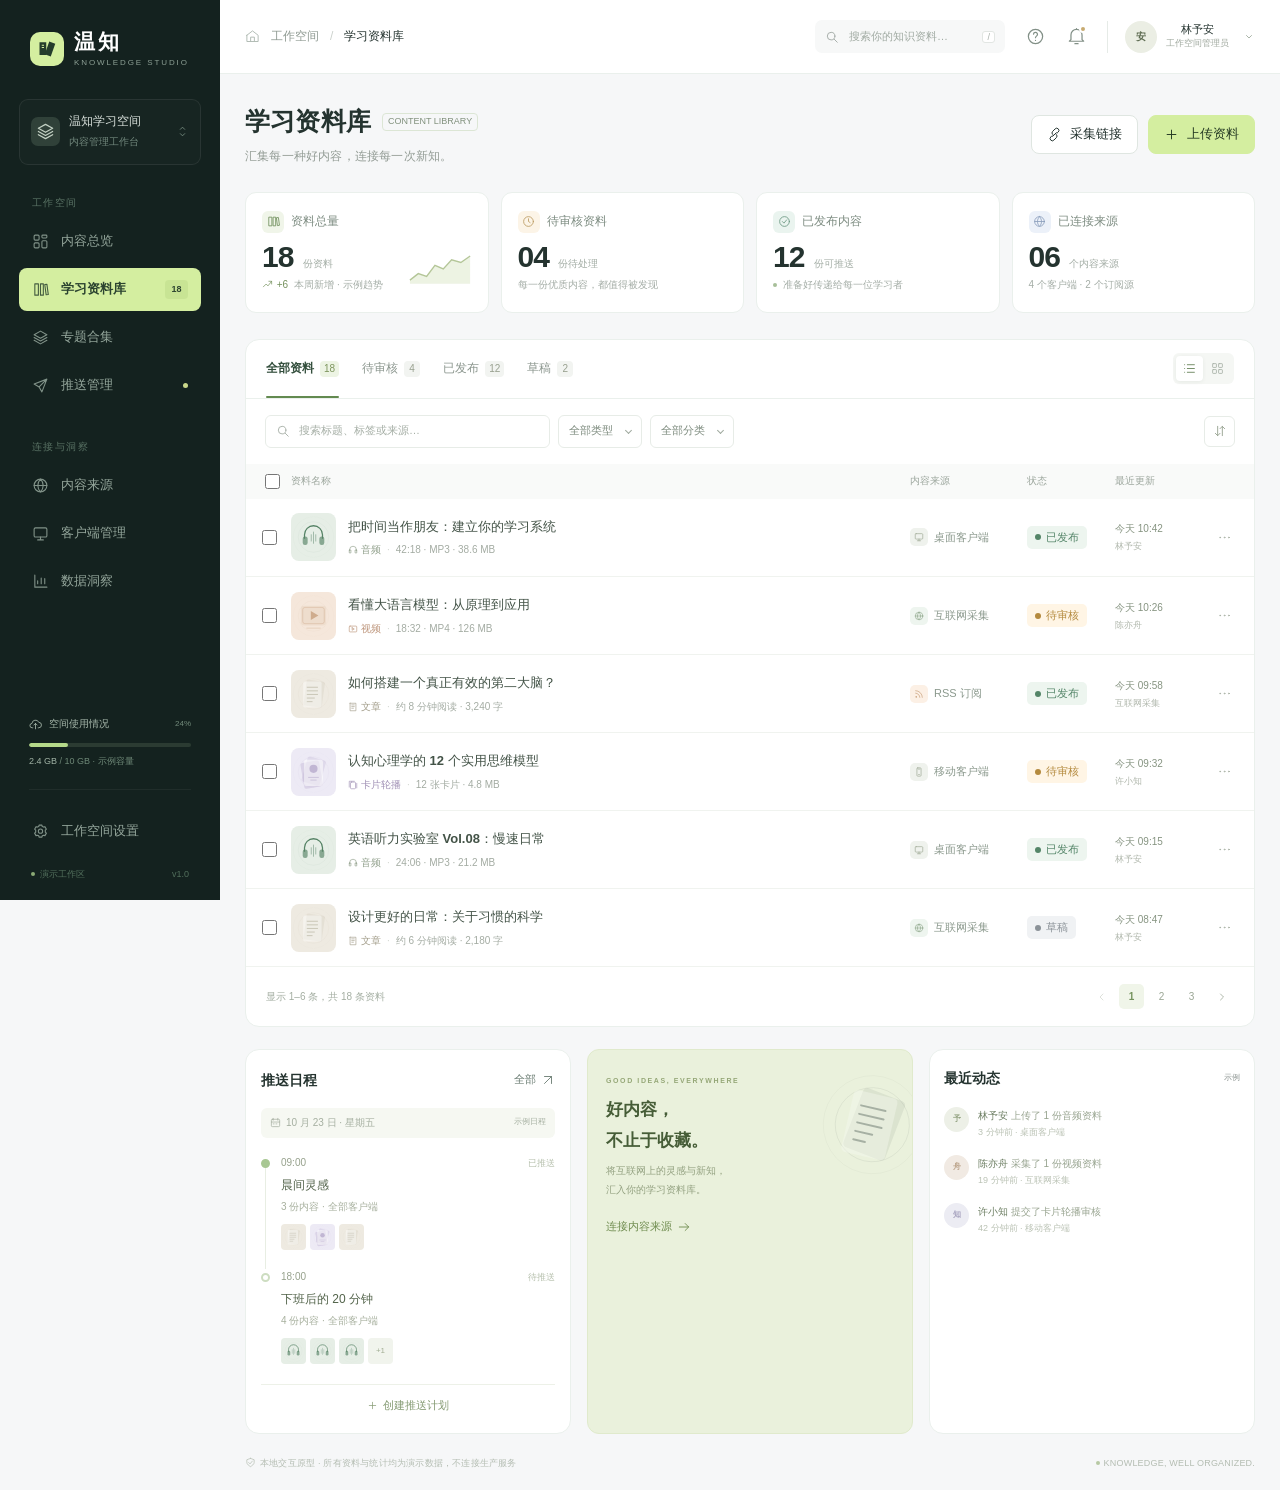
==== commit bf501cbe: "系统功能优化" ====
--- a/design/index.html
+++ b/design/index.html
@@ -4,8 +4,8 @@
 <meta charset="UTF-8">
 <meta name="viewport" content="width=device-width, initial-scale=1.0">
 <meta name="theme-color" content="#14221f">
-<meta name="description" content="知序学习内容管理平台 · 资料入库、审核、来源管理与内容推送交互原型">
-<title>学习资料库 · 知序</title>
+<meta name="description" content="温知学习内容管理平台 · 资料入库、审核、来源管理与内容推送交互原型">
+<title>学习资料库 · 温知</title>
 <style>
 :root{--bg:#f6f7f8;--paper:#fff;--ink:#24332f;--muted:#8b9390;--line:#eaf0ec;--green:#2b6952;--lime:#d4eea0;--nav:#14221f;--nav-muted:#82968e;--radius:14px;--shadow:0 12px 36px #18372a0a;--font:"Inter","Segoe UI","PingFang SC","Microsoft YaHei",sans-serif}
 *{box-sizing:border-box}body{margin:0;background:var(--bg);color:var(--ink);font:13px/1.6 var(--font);-webkit-font-smoothing:antialiased}button,input,select,textarea{font:inherit}button,a,input,select,textarea{-webkit-tap-highlight-color:transparent}button{cursor:pointer}button{color:inherit}button:disabled{cursor:not-allowed;opacity:.42}a{color:inherit;text-decoration:none}button,input,select,textarea{outline:none}button:focus-visible,a:focus-visible,input:focus-visible,select:focus-visible,textarea:focus-visible{outline:3px solid #88b977;outline-offset:3px}button{border:0;background:none}svg{display:block;flex-shrink:0}button svg{pointer-events:none}h1,h2,h3,p{margin:0}h1,h2,h3{font-weight:650}input[type=checkbox]{accent-color:var(--green);width:15px;height:15px;cursor:pointer;vertical-align:middle}input[type=checkbox]:focus-visible{outline-offset:2px}::selection{background:#d4eea0}::-webkit-scrollbar{width:6px;height:6px}::-webkit-scrollbar-thumb{background:#d2dcd6;border-radius:9px}.icon{width:19px;height:19px;display:inline-flex;align-items:center;justify-content:center;flex-shrink:0}.icon svg{width:100%;height:100%}.hide{display:none!important}.muted{color:var(--muted)}.small{font-size:11px}.mono{font-variant-numeric:tabular-nums}.dot{width:6px;height:6px;border-radius:50%;background:currentColor;display:inline-block;flex-shrink:0}.btn{display:inline-flex;align-items:center;justify-content:center;gap:8px;min-height:39px;padding:0 15px;border:1px solid #dfe6e1;border-radius:8px;background:white;font-size:12px;font-weight:550;white-space:nowrap;transition:background .16s,box-shadow .16s,transform .16s}.btn:hover{background:#f5f8f4;border-color:#c2d0c6}.btn:active{transform:translateY(1px)}.btn.primary{background:var(--lime);border-color:var(--lime);color:#263b24}.btn.primary:hover{background:#c5e48c;border-color:#c5e48c;box-shadow:0 3px 8px #9ac46524}.btn.dark{background:var(--green);border-color:var(--green);color:white}.btn.small-btn{min-height:32px;padding:0 11px;font-size:11px}.btn.danger{background:#fff0ed;color:#bd5b4f;border-color:#f3d7d1}.btn.ghost{border-color:transparent;background:transparent;padding:0 7px}.icon-btn{display:inline-flex;width:33px;height:33px;align-items:center;justify-content:center;border-radius:7px;color:#829087;flex-shrink:0}.icon-btn:hover{background:#edf2ed;color:var(--green)}.text-btn{display:inline-flex;align-items:center;gap:5px;color:#6b7d73;font-size:11px;padding:4px 0}.text-btn:hover{color:var(--green)}.text-btn .icon{width:14px;height:14px}.badge{display:inline-flex;align-items:center;gap:5px;padding:3px 8px;border-radius:5px;font-size:10px;line-height:1.5;white-space:nowrap}.badge.published,.badge.done{background:#edf5ef;color:#548568}.badge.pending,.badge.scheduled{background:#fff5e5;color:#b48a3e}.badge.draft{background:#f0f2f4;color:#8b9298}.badge.paused{background:#eef1f4;color:#7a8690}.tag{display:inline-flex;padding:3px 8px;background:#f3f5f3;border-radius:5px;color:#7b887f;font-size:10px}.avatar{display:inline-flex;align-items:center;justify-content:center;border-radius:50%;background:#e9eadf;color:#5e6c52;font-size:11px;font-weight:600;flex-shrink:0}.divider{height:1px;background:var(--line);margin:20px 0}.eyebrow{font-size:9px;letter-spacing:1.8px;color:#a3aca6;font-weight:600}.panel{background:var(--paper);border:1px solid var(--line);border-radius:var(--radius);box-shadow:0 2px 3px #12332301}.panel-title{display:flex;align-items:center;justify-content:space-between;gap:10px}.panel-title h2{font-size:13px;font-weight:650}.panel-title h2 .icon{vertical-align:-4px;margin-right:6px;width:16px;height:16px}.empty{text-align:center;padding:58px 20px;color:#87928b}.empty .empty-icon{width:62px;height:62px;background:#f2f5ed;border-radius:18px;display:flex;align-items:center;justify-content:center;margin:0 auto 14px;color:#9aaf8a}.empty .empty-icon .icon{width:29px;height:29px}.empty h3{color:#586b60;font-size:15px;margin-bottom:5px}.empty p{font-size:12px;margin-bottom:18px}
@@ -33,11 +33,11 @@
 <body>
 <div class="mobile-shade" data-action="close-nav"></div>
 <aside class="sidebar" aria-label="主导航">
-  <a class="brand" href="#library" aria-label="知序学习内容平台首页">
+  <a class="brand" href="#library" aria-label="温知学习内容平台首页">
     <span class="brand-logo"><svg width="24" height="24" viewBox="0 0 32 32" fill="none"><path d="M6 7h9v17H6z" fill="#253c2c"/><path d="m19 6 8 3-6 17-8-3z" fill="#253c2c"/><path d="M9 11h3m-3 3h3" stroke="#d4eea0" stroke-width="1.5"/></svg></span>
-    <span class="brand-name">知序<small>KNOWLEDGE STUDIO</small></span>
+    <span class="brand-name">温知<small>KNOWLEDGE STUDIO</small></span>
   </a>
-  <button class="workspace" data-action="workspace"><span class="workspace-avatar"><span class="icon" data-icon="layers"></span></span><span><strong>知序学习空间</strong><small>内容管理工作台</small></span><span class="icon" data-icon="chevrons"></span></button>
+  <button class="workspace" data-action="workspace"><span class="workspace-avatar"><span class="icon" data-icon="layers"></span></span><span><strong>温知学习空间</strong><small>内容管理工作台</small></span><span class="icon" data-icon="chevrons"></span></button>
   <div class="nav-group-title">工作空间</div>
   <nav class="nav-list" aria-label="内容管理">
     <button class="nav-item" data-route="overview" title="内容总览"><span class="icon" data-icon="dashboard"></span><span class="nav-label">内容总览</span></button>
@@ -69,7 +69,7 @@
   <main class="main" id="main-content"></main>
 </div>
 <div id="drawer-root"></div><div id="modal-root"></div><div id="context-root"></div><div class="toast-stack" id="toast-stack" aria-live="polite" aria-atomic="false"></div>
-<noscript><div style="position:fixed;inset:0;z-index:999;background:#f6f8ef;display:grid;place-items:center;padding:30px">请启用 JavaScript 以体验知序管理界面的交互原型。</div></noscript>
+<noscript><div style="position:fixed;inset:0;z-index:999;background:#f6f8ef;display:grid;place-items:center;padding:30px">请启用 JavaScript 以体验温知管理界面的交互原型。</div></noscript>
 <script>
 'use strict';
 const ICONS={
@@ -182,7 +182,7 @@
 function renderOverview(analytics=false){return heading(analytics?'数据洞察':'内容总览',analytics?'看见内容的积累，也看见每一次知识的流动。':'你好，'+esc(state.settings.name)+'。今天，也让好内容持续流动。',`<button class="btn ${analytics?'':'primary'}" data-action="${analytics?'export':'upload'}">${icon(analytics?'download':'plus')}${analytics?'导出资料清单':'上传新资料'}</button>`)+(!analytics?`<section class="overview-hero"><span class="eyebrow" style="color:#9bae84">LEARNING IS A LIFELONG JOURNEY</span><h2 style="margin-top:12px">让知识，成为日常的养分。</h2><p>已有 ${state.items.length} 份内容在这里相遇。整理灵感、连接知识，<br>把每一次「稍后再读」，变成真正的收获。</p><button class="btn primary small-btn" data-route="library">走进学习资料库${icon('arrowRight')}</button><div class="hero-art">${coverArt('carousel')}</div></section>`:'')+stats()+`<div class="overview-panels"><section class="panel chart-panel"><div class="panel-title"><h2>内容入库趋势</h2><div class="chart-legend"><span><i class="dot"></i>客户端上传</span><span><i class="dot"></i>互联网采集</span></div></div><div class="bar-chart" role="img" aria-label="10 月 17 日至 23 日入库趋势，示例图表">${[[33,15],[56,27],[42,26],[70,42],[55,35],[82,50],[94,61]].map(([a,b],i)=>`<div class="bar-group"><div class="bar" style="height:${a}%" title="客户端上传：演示值 ${a}"></div><div class="bar light" style="height:${b}%" title="互联网采集：演示值 ${b}"></div><span class="bar-label">10.${17+i}</span></div>`).join('')}</div><p class="chart-caption">近 7 天 · 图表为样式演示，非真实服务数据</p></section><section class="panel chart-panel"><div class="panel-title"><h2>资料类型分布</h2><span class="small muted" style="font-size:9px">共 ${state.items.length} 份</span></div><div class="format-breakdown">${Object.entries(TYPES).map(([k,v])=>{let n=state.items.filter(i=>i.type===k).length;return `<div class="format-row"><span class="source-large-icon">${icon(k)}</span><div class="format-progress"><div><span>${v}</span><span>${n} 份</span></div><div class="progress-track"><span style="width:${n/Math.max(state.items.length,1)*100}%"></span></div></div></div>`}).join('')}</div></section></div><section class="panel recent-panel"><div class="panel-title"><h2>最近入库</h2><button class="text-btn" data-route="library">查看全部${icon('arrowRight')}</button></div>${[...state.items].sort((a,b)=>b.order-a.order).slice(0,3).map(i=>`<div class="recent-row">${cover(i)}<div class="material-text"><button class="material-name" data-action="detail" data-id="${i.id}" style="padding:0;text-align:left">${esc(i.title)}</button><p class="material-meta">${TYPES[i.type]} · ${esc(i.category)} · ${esc(i.author)}</p></div>${statusBadge(i.status)}</div>`).join('')}</section>`+footer()}
 function renderClients(){const clients=state.sources.filter(s=>s.kind==='client');return heading('客户端管理','从不同的设备出发，让学习资料在同一处相遇。',`<button class="btn primary" data-action="new-source">${icon('plus')}接入客户端</button>`)+`<div class="section-banner">${icon('monitor')}<span><b>${clients.filter(s=>s.enabled).length} 个接入端已启用。</b> 客户端上传内容将进入学习资料库，可在审核后进行统一发布。</span></div><section class="panel client-list">${clients.map(s=>`<article class="client-row"><span class="source-large-icon">${icon(s.device)}</span><div class="client-row-body"><h3>${esc(s.name)}</h3><p>${esc(s.desc)}</p></div><span class="badge ${s.enabled?'published':'draft'}"><span class="dot"></span>${s.enabled?'已启用':'已停用'}</span><div class="client-sync">上次接入 ${esc(s.last)}<span>${state.items.filter(i=>i.source===s.id).length} 份资料已同步</span></div><button class="btn small-btn" data-action="toggle-source" data-id="${s.id}">${s.enabled?'停用接入':'启用接入'}</button></article>`).join('')}</section><div class="info-box" style="margin-top:22px">${icon('shield')}<span>客户端列表为接入管理界面示例，不代表设备实时在线状态。正式接入需由后端颁发凭据，本原型不创建或保存真实密钥。</span></div>`+footer()}
 const ROUTES={library:'学习资料库',overview:'内容总览',collections:'专题合集',push:'推送管理',sources:'内容来源',clients:'客户端管理',analytics:'数据洞察'};
-function renderPage(){document.title=ROUTES[route]+' · 知序';$('#breadcrumb-current').textContent=ROUTES[route];$('#nav-count').textContent=state.items.length;$('#profile-name').textContent=state.settings.name;$('#profile-avatar').textContent=state.settings.name.slice(-1);$('#notification-button').classList.toggle('read',state.notificationsRead);$('#notification-button').setAttribute('aria-label',state.notificationsRead?'通知':'通知，有未读消息');document.body.classList.toggle('compact-table',state.settings.compact);document.querySelectorAll('[data-route]').forEach(b=>{if(b.classList.contains('nav-item')){b.classList.toggle('active',b.dataset.route===route);if(b.dataset.route===route)b.setAttribute('aria-current','page');else b.removeAttribute('aria-current')}});$('#main-content').innerHTML=({library:renderLibrary,overview:()=>renderOverview(false),analytics:()=>renderOverview(true),sources:renderSources,push:renderPush,collections:renderCollections,clients:renderClients})[route]();if(route==='library')updateResults()}
+function renderPage(){document.title=ROUTES[route]+' · 温知';$('#breadcrumb-current').textContent=ROUTES[route];$('#nav-count').textContent=state.items.length;$('#profile-name').textContent=state.settings.name;$('#profile-avatar').textContent=state.settings.name.slice(-1);$('#notification-button').classList.toggle('read',state.notificationsRead);$('#notification-button').setAttribute('aria-label',state.notificationsRead?'通知':'通知，有未读消息');document.body.classList.toggle('compact-table',state.settings.compact);document.querySelectorAll('[data-route]').forEach(b=>{if(b.classList.contains('nav-item')){b.classList.toggle('active',b.dataset.route===route);if(b.dataset.route===route)b.setAttribute('aria-current','page');else b.removeAttribute('aria-current')}});$('#main-content').innerHTML=({library:renderLibrary,overview:()=>renderOverview(false),analytics:()=>renderOverview(true),sources:renderSources,push:renderPush,collections:renderCollections,clients:renderClients})[route]();if(route==='library')updateResults()}
 function navigate(next){if(!ROUTES[next])return;closeMenu();closeDrawer();closeModal();route=next;selected.clear();document.body.classList.remove('mobile-open');if(location.hash!=='#'+next)history.replaceState(null,'','#'+next);renderPage();window.scrollTo({top:0,behavior:'instant'})}
 function toast(text){const el=document.createElement('div');el.className='toast';el.setAttribute('role','status');el.innerHTML=icon('checkCircle')+`<span>${esc(text)}</span>`;$('#toast-stack').append(el);setTimeout(()=>{el.remove()},3600)}
 function syncBodyLock(){document.body.style.overflow=$('#modal-root').children.length||$('#drawer-root').children.length?'hidden':''}
@@ -224,11 +224,11 @@
 function saveSource(form){const fd=new FormData(form),kind=String(fd.get('kind')),name=String(fd.get('name')).trim();if(!name)return formError('请填写来源名称。');if(kind==='rss'){try{const u=new URL(String(fd.get('url')));if(!['http:','https:'].includes(u.protocol)||u.username||u.password)throw Error()}catch(e){return formError('请输入有效的 HTTP 或 HTTPS 订阅地址。')}}state.sources.push({id:uid('s'),name,kind,device:kind==='rss'?'rss':'monitor',desc:String(fd.get('desc')).trim()||'等待新的学习内容接入',enabled:true,last:'尚未同步',volume:'0',category:String(fd.get('category')),url:kind==='rss'?String(fd.get('url')):''});persist();closeModal();renderPage();toast('来源已登记；正式接入需连接后端服务')}
 function newCollectionModal(){openModal('创建专题合集','围绕一个主题，让知识产生新的连接。',`<form id="collection-form"><div class="field"><label for="collection-name">合集名称 <span class="required">*</span></label><input id="collection-name" name="name" required maxlength="60" placeholder="给这段学习旅程起个名字"></div><div class="field"><label for="collection-category">自动归集分类</label><select id="collection-category" name="category">${categoriesOptions()}</select><p class="field-note">同分类的资料将自动展示在此合集，包含草稿与待审核资料。</p></div><div class="field"><label for="collection-desc">一句话介绍</label><input id="collection-desc" name="desc" maxlength="100" placeholder="这段旅程，将带来什么？"></div><div class="field"><label for="collection-color">封面色系</label><select id="collection-color" name="art"><option value="green">草木绿</option><option value="purple">雾紫色</option><option value="blue">湖水蓝</option></select></div><div id="form-error"></div></form>`,`<button class="btn" data-action="close-modal">取消</button><button class="btn primary" type="submit" form="collection-form">创建合集</button>`,{icon:'layers'})}
 function settingsModal(){openModal('工作空间设置','让这个空间，更适合你的学习节奏。',`<form id="settings-form"><div class="field"><label for="settings-name">管理员显示名称</label><input id="settings-name" name="name" maxlength="20" required value="${esc(state.settings.name)}"></div><div class="setting-row"><div><h3>紧凑列表</h3><p>缩小行高，在一屏中查看更多资料</p></div><button type="button" class="switch ${state.settings.compact?'on':''}" id="setting-compact" role="switch" aria-label="紧凑列表" aria-checked="${state.settings.compact}" data-action="setting-toggle"></button></div><div class="setting-row"><div><h3>新内容人工审核</h3><p>本原型固定启用，资料审核后才能推送</p></div><span class="badge published">始终开启</span></div><div class="setting-row" style="border-bottom:0"><div><h3>重置演示数据</h3><p>清除本地修改，恢复初始资料与计划</p></div><button type="button" class="btn small-btn danger" data-action="reset-demo">重置</button></div><div class="info-box" style="margin-top:10px">${icon('info')}<span>设置只保存在此浏览器，不修改服务端配置。清理浏览器数据后将恢复默认状态。</span></div></form>`,`<button class="btn" data-action="close-modal">取消</button><button class="btn primary" form="settings-form" type="submit">保存设置</button>`,{icon:'settings'})}
-function helpModal(){openModal('让知识有序流动','欢迎来到知序 · 学习内容管理工作台',`<div class="guide-grid">${[['upload','01 / 连接与入库','上传本地文件，或登记互联网链接。'],['checkCircle','02 / 审核与发布','在待审核列表检查资料，再进行发布。'],['layers','03 / 整理与连接','用分类、标签和专题串联不同的知识。'],['send','04 / 计划与推送','选择已发布资料，创建定时推送计划。']].map(([i,t,d])=>`<div class="guide-item">${icon(i)}<h3>${t}</h3><p>${d}</p></div>`).join('')}</div><div class="info-box">${icon('info')}<span>这是独立 HTML 交互原型，不连接现有 Go API。所有示例数据与修改均存于浏览器；按 <b>/</b> 聚焦搜索，按 <b>Esc</b> 关闭弹窗或详情。</span></div>`,null,{icon:'help',className:'wide'})}
+function helpModal(){openModal('让知识有序流动','欢迎来到温知 · 学习内容管理工作台',`<div class="guide-grid">${[['upload','01 / 连接与入库','上传本地文件，或登记互联网链接。'],['checkCircle','02 / 审核与发布','在待审核列表检查资料，再进行发布。'],['layers','03 / 整理与连接','用分类、标签和专题串联不同的知识。'],['send','04 / 计划与推送','选择已发布资料，创建定时推送计划。']].map(([i,t,d])=>`<div class="guide-item">${icon(i)}<h3>${t}</h3><p>${d}</p></div>`).join('')}</div><div class="info-box">${icon('info')}<span>这是独立 HTML 交互原型，不连接现有 Go API。所有示例数据与修改均存于浏览器；按 <b>/</b> 聚焦搜索，按 <b>Esc</b> 关闭弹窗或详情。</span></div>`,null,{icon:'help',className:'wide'})}
 function notificationsModal(){openModal('工作空间通知','今天，也有新的知识正在抵达。',`<div class="notification-item"><span class="source-large-icon">${icon('clock')}</span><div><strong>${countStatus('pending')} 份资料等待审核</strong><p style="margin-top:3px">检查新入库的内容，让好资料与更多人相遇。</p><time>资料库实时汇总 · 本地演示</time></div></div><div class="notification-item"><span class="source-large-icon">${icon('send')}</span><div><strong>${state.plans.filter(p=>p.status==='scheduled').length} 个推送计划待执行</strong><p style="margin-top:3px">你可以在推送管理里检查内容与接收范围。</p><time>推送计划汇总 · 本地演示</time></div></div><div class="notification-item" style="border:0"><span class="source-large-icon">${icon('shield')}</span><div><strong>你的工作空间已准备就绪</strong><p style="margin-top:3px">所有操作仅发生在本地，不影响线上资料。</p><time>系统提示</time></div></div>`,`<button class="btn" data-action="mark-read">全部标记已读</button><button class="btn primary" data-action="review-list">去审核资料</button>`,{icon:'bell'})}
 function openMenu(id,button){const i=itemById(id);if(!i)return;const r=button.getBoundingClientRect();$('#context-root').innerHTML=`<div class="context-menu" role="menu" aria-label="资料操作" style="top:${Math.max(8,Math.min(r.bottom+5,innerHeight-205))}px;left:${Math.max(8,Math.min(r.right-162,innerWidth-170))}px"><button role="menuitem" data-action="detail" data-id="${id}">${icon('eye')}查看资料</button><button role="menuitem" data-action="edit" data-id="${id}">${icon('edit')}编辑资料</button>${i.status==='published'?`<button role="menuitem" data-action="push-item" data-id="${id}">${icon('send')}加入推送计划</button>`:`<button role="menuitem" data-action="publish" data-id="${id}">${icon('checkCircle')}${i.status==='draft'?'提交审核':'审核并发布'}</button>`}<button class="danger" role="menuitem" data-action="delete" data-id="${id}">${icon('trash')}删除资料</button></div>`;$('.context-menu button')?.focus()}
 function closeMenu(){$('#context-root').innerHTML=''}
-function exportCSV(){const rows=[['标题','类型','分类','来源','状态','作者'],...state.items.map(i=>[i.title,TYPES[i.type],i.category,sourceById(i.source)?.name||'互联网采集',({pending:'待审核',published:'已发布',draft:'草稿'})[i.status],i.author])];const csv='\ufeff'+rows.map(r=>r.map(x=>'"'+String(x).replace(/"/g,'""')+'"').join(',')).join('\r\n');const url=URL.createObjectURL(new Blob([csv],{type:'text/csv;charset=utf-8'}));const a=document.createElement('a');a.href=url;a.download='知序-学习资料清单.csv';a.click();setTimeout(()=>URL.revokeObjectURL(url),1000);toast('资料清单已导出为 CSV 文件')}
+function exportCSV(){const rows=[['标题','类型','分类','来源','状态','作者'],...state.items.map(i=>[i.title,TYPES[i.type],i.category,sourceById(i.source)?.name||'互联网采集',({pending:'待审核',published:'已发布',draft:'草稿'})[i.status],i.author])];const csv='\ufeff'+rows.map(r=>r.map(x=>'"'+String(x).replace(/"/g,'""')+'"').join(',')).join('\r\n');const url=URL.createObjectURL(new Blob([csv],{type:'text/csv;charset=utf-8'}));const a=document.createElement('a');a.href=url;a.download='温知-学习资料清单.csv';a.click();setTimeout(()=>URL.revokeObjectURL(url),1000);toast('资料清单已导出为 CSV 文件')}
 // Event delegation keeps all views usable without any build step or network dependency.
 document.addEventListener('click',event=>{
  const e=event.target;if(!(e instanceof Element))return;const routeButton=e.closest('[data-route]');if(routeButton){navigate(routeButton.dataset.route);return}
@@ -251,7 +251,7 @@
  case 'new-collection':newCollectionModal();break;case 'open-collection':{const c=state.collections.find(c=>c.id===id);filters={status:'all',type:'all',category:c.category,query:'',sort:'desc'};page=1;navigate('library');toast('正在查看「'+c.name+'」分类中的资料');break}
  case 'settings':settingsModal();break;case 'setting-toggle':b.classList.toggle('on');b.setAttribute('aria-checked',b.classList.contains('on'));break;case 'reset-demo':{openModal('重置演示工作区？','此操作将清除你在本原型中的所有本地修改。',`<p style="font-size:12px;color:#91a27b;line-height:2">上传的资料信息、来源、合集与计划将恢复为初始演示数据。不会影响项目文件或任何线上内容。</p>`,`<button class="btn" data-action="close-modal">取消</button><button class="btn danger" id="confirm-reset">确认重置</button>`,{icon:'refresh',className:'compact'});$('#confirm-reset').onclick=()=>{try{localStorage.removeItem(STORAGE_KEY)}catch(e){}location.reload()};break}
  case 'help':helpModal();break;case 'notifications':notificationsModal();break;case 'mark-read':state.notificationsRead=true;persist();closeModal();renderPage();toast('所有通知已标记为已读');break;case 'review-list':filters={status:'pending',type:'all',category:'all',query:'',sort:'desc'};page=1;navigate('library');break;
- case 'workspace':openModal('知序学习空间','一个让好内容有序流动的地方。',`<div class="info-box">${icon('layers')}<span>当前空间：知序学习空间<br>空间类型：本地原型演示<br>你的角色：工作空间管理员<br>资料信息与设置仅保存在当前浏览器。</span></div>`,null,{icon:'layers',className:'compact'});break;
+ case 'workspace':openModal('温知学习空间','一个让好内容有序流动的地方。',`<div class="info-box">${icon('layers')}<span>当前空间：温知学习空间<br>空间类型：本地原型演示<br>你的角色：工作空间管理员<br>资料信息与设置仅保存在当前浏览器。</span></div>`,null,{icon:'layers',className:'compact'});break;
  case 'export':exportCSV();break;case 'open-nav':document.body.classList.add('mobile-open');break;case 'close-nav':document.body.classList.remove('mobile-open');break;
  }
 });
